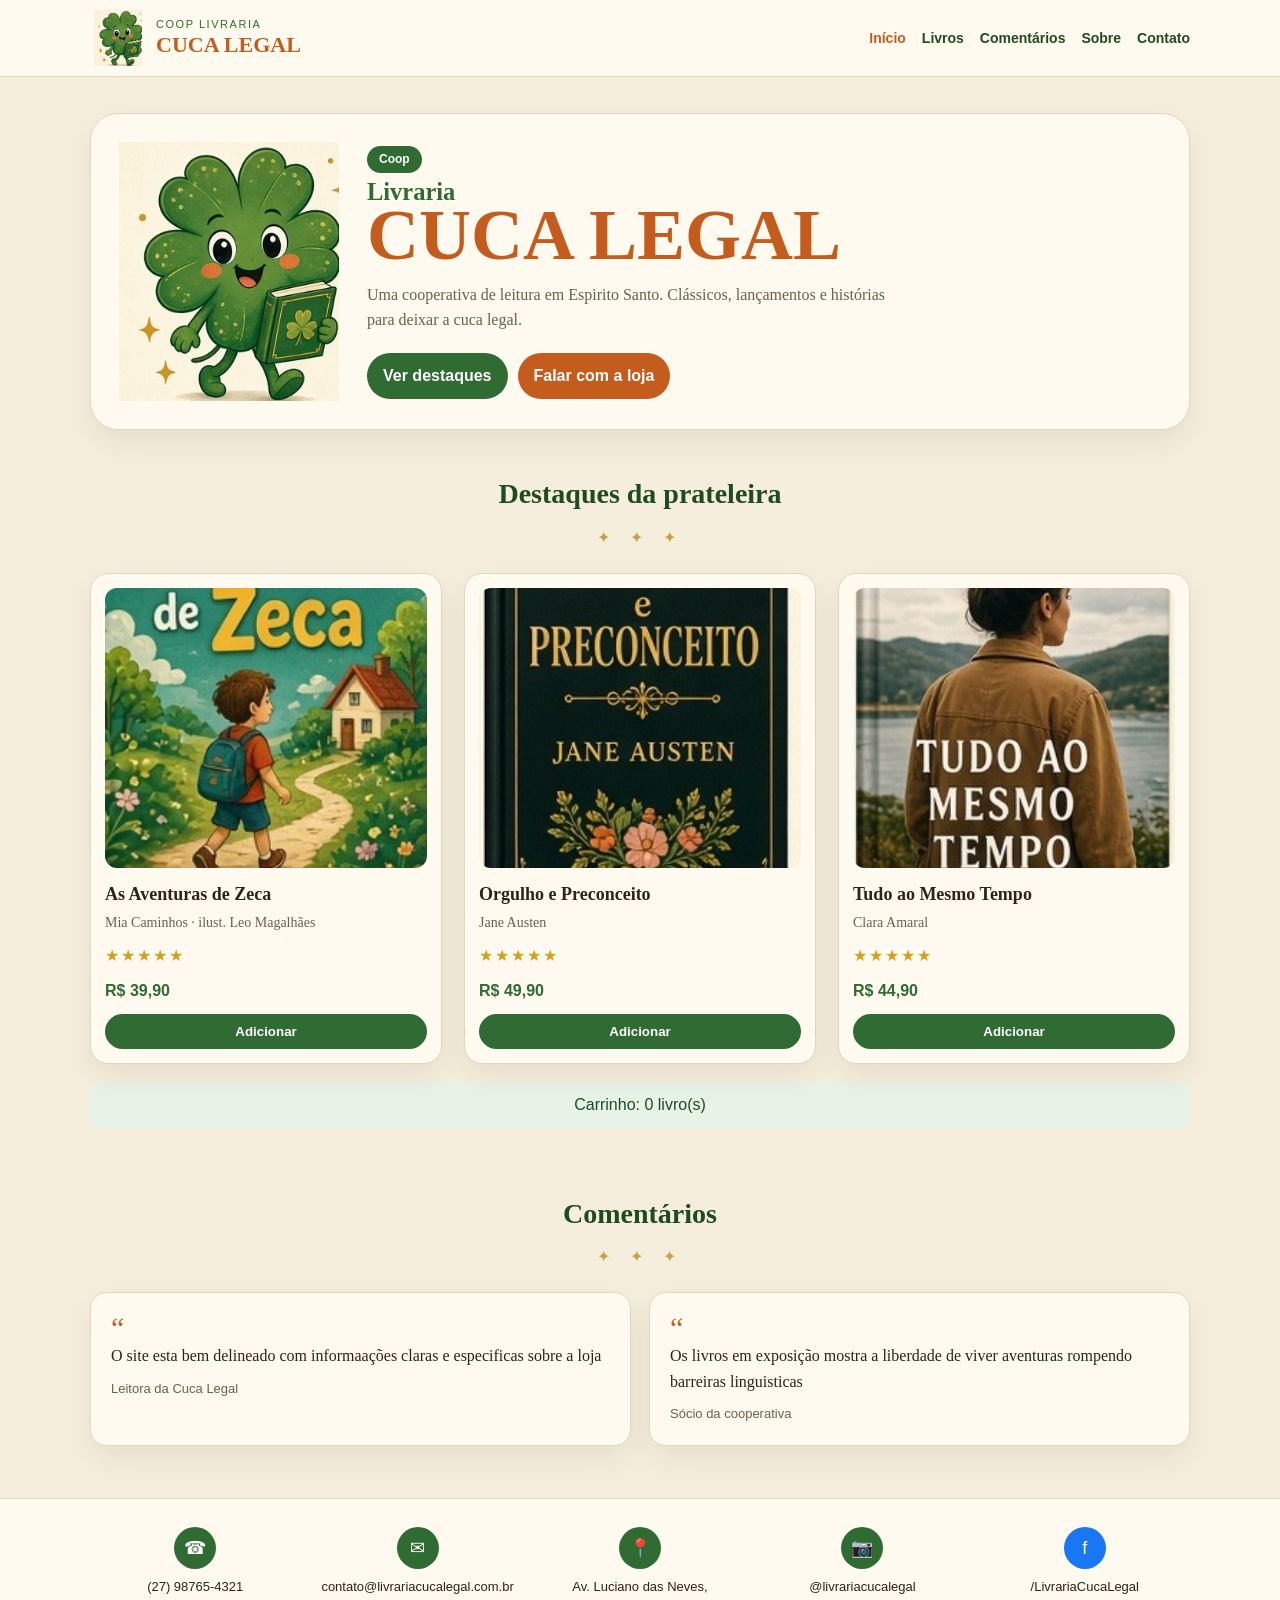
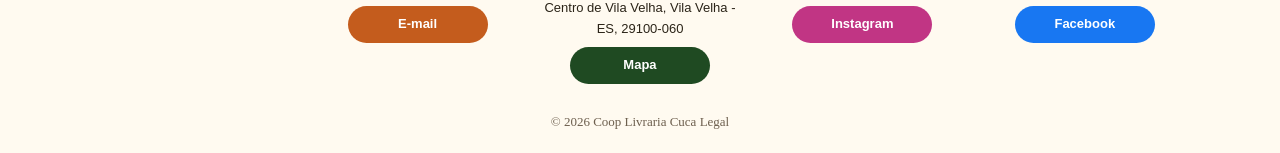
==== index.html @ 1528ac13 "Add files via upload" ====
<!DOCTYPE html>
<html lang="pt-BR">
<head>
  <meta charset="UTF-8">
  <meta name="viewport" content="width=device-width, initial-scale=1.0">
  <title>Coop Livraria Cuca Legal</title>
  <link rel="icon" href="sobre/img/logo-rodape.jpg" type="image/jpeg">
  <link rel="stylesheet" href="css/estilo.css">
</head>
<body>
  <header class="topo">
    <div class="container topo-interno">
      <a class="marca" href="index.html">
        <img src="sobre/img/mascote.jpg" alt="Mascote trevo da Cuca Legal">
        <span>
          <small>Coop Livraria</small>
          <strong>CUCA LEGAL</strong>
        </span>
      </a>
      <nav>
        <a class="ativo" href="index.html">Início</a>
        <a href="#vitrine">Livros</a>
        <a href="#comentarios">Comentários</a>
        <a href="sobre.html">Sobre</a>
        <a href="contato.html">Contato</a>
      </nav>
    </div>
  </header>

  <main>
    <section class="hero">
      <div class="container hero-box">
        <img src="sobre/img/mascote.jpg" alt="Trevo sorridente com um livro">
        <div>
          <span class="selo">Coop</span>
          <h1><span>Livraria</span>CUCA LEGAL</h1>
          <p>Uma cooperativa de leitura em Espirito Santo. Clássicos, lançamentos e histórias para deixar a cuca legal.</p>
          <div class="acoes">
            <a class="btn" href="#vitrine">Ver destaques</a>
            <a class="btn alt" href="contato.html">Falar com a loja</a>
          </div>
        </div>
      </div>
    </section>

    <section id="vitrine">
      <div class="container">
        <h2>Destaques da prateleira</h2>
        <p class="folhas">✦ ✦ ✦</p>
        <div class="grade">
          <article class="card">
            <img src="sobre/img/capa-zeca.jpg" alt="Capa de As Aventuras de Zeca">
            <h3>As Aventuras de Zeca</h3>
            <p class="autor">Mia Caminhos · ilust. Leo Magalhães</p>
            <p class="estrelas">★★★★★</p>
            <p class="preco">R$ 39,90</p>
            <button class="btn adicionar">Adicionar</button>
          </article>
          <article class="card">
            <img src="sobre/img/capa-orgulho.jpg" alt="Capa de Orgulho e Preconceito">
            <h3>Orgulho e Preconceito</h3>
            <p class="autor">Jane Austen</p>
            <p class="estrelas">★★★★★</p>
            <p class="preco">R$ 49,90</p>
            <button class="btn adicionar">Adicionar</button>
          </article>
          <article class="card">
            <img src="sobre/img/capa-tudo.jpg" alt="Capa de Tudo ao Mesmo Tempo">
            <h3>Tudo ao Mesmo Tempo</h3>
            <p class="autor">Clara Amaral</p>
            <p class="estrelas">★★★★★</p>
            <p class="preco">R$ 44,90</p>
            <button class="btn adicionar">Adicionar</button>
          </article>
        </div>
        <p id="carrinho" class="aviso" style="display:block;margin-top:18px;text-align:center">Carrinho: 0 livro(s)</p>
      </div>
    </section>

    <section id="comentarios">
      <div class="container">
        <h2>Comentários</h2>
        <p class="folhas">✦ ✦ ✦</p>
        <div class="comentarios">
          <blockquote class="depoimento">
            <p>“</p>
            <p>O site esta bem delineado com informaações claras e especificas sobre a loja</p>
            <p class="quem">Leitora da Cuca Legal</p>
          </blockquote>
          <blockquote class="depoimento">
            <p>“</p>
            <p>Os livros em exposição mostra a liberdade de viver aventuras rompendo barreiras linguisticas</p>
            <p class="quem">Sócio da cooperativa</p>
          </blockquote>
        </div>
      </div>
    </section>
  </main>

  <footer>
    <div class="container rodape-contato">
      <div>
        <div class="icone">☎</div>
        <p>(27) 98765-4321</p>
      </div>
      <div>
        <div class="icone">✉</div>
        <p>contato@livrariacucalegal.com.br</p>
        <a class="btn-rede email" href="mailto:contato@livrariacucalegal.com.br">E-mail</a>
      </div>
      <div>
        <div class="icone">📍</div>
        <p>Av. Luciano das Neves,<br>Centro de Vila Velha, Vila Velha - ES, 29100-060</p>
        <a class="btn-rede mapa" href="https://www.google.com/maps/search/?api=1&query=Av.+Luciano+das+Neves,+Centro+de+Vila+Velha,+Vila+Velha+-+ES,+29100-060" target="_blank" rel="noopener">Mapa</a>
      </div>
      <div>
        <div class="icone">📷</div>
        <p>@livrariacucalegal</p>
        <a class="btn-rede instagram" href="https://instagram.com/livrariacucalegal" target="_blank" rel="noopener">Instagram</a>
      </div>
      <div>
        <div class="icone azul">f</div>
        <p>/LivrariaCucaLegal</p>
        <a class="btn-rede facebook" href="https://facebook.com/LivrariaCucaLegal" target="_blank" rel="noopener">Facebook</a>
      </div>
    </div>
    <p class="copy">© 2026 Coop Livraria Cuca Legal</p>
  </footer>
  <script src="js/script.js"></script>
</body>
</html>
---- css/estilo.css ----
:root {
  --verde: #2f6b32;
  --verde-escuro: #1f4a22;
  --terracota: #c45c1d;
  --creme: #f6eedc;
  --papel: #fffaf0;
  --texto: #2b2418;
  --muted: #6d5f4e;
  --borda: #e4d6b8;
  --sombra: 0 12px 30px rgba(43, 36, 24, 0.08);
}

* { margin: 0; padding: 0; box-sizing: border-box; }
html { scroll-behavior: smooth; }
body {
  font-family: Georgia, "Palatino Linotype", serif;
  background: var(--creme);
  color: var(--texto);
  line-height: 1.6;
}
img { max-width: 100%; display: block; }
a { color: var(--verde-escuro); text-decoration: none; }
.container { width: min(1100px, 92%); margin: 0 auto; }

.topo {
  background: var(--papel);
  border-bottom: 1px solid var(--borda);
  position: sticky;
  top: 0;
  z-index: 10;
}
.topo-interno {
  display: flex;
  align-items: center;
  justify-content: space-between;
  gap: 16px;
  padding: 10px 0;
}
.marca { display: flex; align-items: center; gap: 10px; }
.marca img { width: 56px; height: 56px; object-fit: contain; }
.marca small {
  display: block;
  font-family: Arial, sans-serif;
  font-size: 11px;
  letter-spacing: .14em;
  text-transform: uppercase;
  color: var(--verde);
}
.marca strong {
  color: var(--terracota);
  font-size: 22px;
  line-height: 1;
}
nav { display: flex; gap: 16px; flex-wrap: wrap; }
nav a {
  font-family: Arial, sans-serif;
  font-weight: 700;
  font-size: 14px;
}
nav a.ativo, nav a:hover { color: var(--terracota); }

.hero { padding: 36px 0 10px; }
.hero-box {
  display: grid;
  grid-template-columns: 220px 1fr;
  gap: 28px;
  align-items: center;
  background: var(--papel);
  border: 1px solid var(--borda);
  border-radius: 28px;
  padding: 28px;
  box-shadow: var(--sombra);
}
.selo {
  display: inline-block;
  background: var(--verde);
  color: #fff;
  font-family: Arial, sans-serif;
  font-size: 12px;
  font-weight: 700;
  padding: 4px 12px;
  border-radius: 999px;
  margin-bottom: 8px;
}
.hero h1 {
  font-size: clamp(40px, 7vw, 72px);
  line-height: .9;
  color: var(--terracota);
}
.hero h1 span {
  display: block;
  font-size: .34em;
  color: var(--verde);
}
.hero p { color: var(--muted); margin: 14px 0 20px; max-width: 520px; }
.acoes { display: flex; gap: 10px; flex-wrap: wrap; }
.btn {
  display: inline-block;
  border: 0;
  border-radius: 999px;
  padding: 10px 16px;
  background: var(--verde);
  color: #fff;
  font-family: Arial, sans-serif;
  font-weight: 700;
  cursor: pointer;
}
.btn.alt { background: var(--terracota); }
.btn:hover { filter: brightness(.92); }

section { padding: 32px 0; }
h2 {
  text-align: center;
  color: var(--verde-escuro);
  font-size: 28px;
  margin-bottom: 8px;
}
.folhas {
  text-align: center;
  color: #c4a24a;
  letter-spacing: 8px;
  margin-bottom: 22px;
}
.grade {
  display: grid;
  grid-template-columns: repeat(3, 1fr);
  gap: 22px;
}
.card {
  background: var(--papel);
  border: 1px solid var(--borda);
  border-radius: 18px;
  padding: 14px;
  box-shadow: var(--sombra);
  display: flex;
  flex-direction: column;
}
.card img {
  width: 100%;
  height: 280px;
  object-fit: cover;
  border-radius: 12px;
  margin-bottom: 12px;
}
.card h3 { font-size: 18px; }
.autor { color: var(--muted); font-size: 14px; margin: 4px 0 8px; }
.estrelas { color: #d4a017; letter-spacing: 2px; margin-bottom: 10px; }
.preco {
  font-family: Arial, sans-serif;
  font-weight: 700;
  color: var(--verde);
  margin-bottom: 10px;
}
.card .btn { width: 100%; text-align: center; }

.comentarios {
  display: grid;
  grid-template-columns: 1fr 1fr;
  gap: 18px;
}
.depoimento {
  background: var(--papel);
  border: 1px solid var(--borda);
  border-radius: 16px;
  padding: 20px;
  box-shadow: var(--sombra);
}
.depoimento p:first-child {
  font-size: 30px;
  color: var(--terracota);
  line-height: 1;
}
.quem { margin-top: 10px; font-family: Arial, sans-serif; font-size: 13px; color: var(--muted); }

.sobre-grid, .contato-grid {
  display: grid;
  grid-template-columns: 1.1fr .9fr;
  gap: 60px;
  align-items: start;
}
ul.lista { padding-left: 18px; }
ul.lista li { margin-bottom: 8px; }

form { display: grid; gap: 12px; }
label { font-family: Arial, sans-serif; font-size: 13px; font-weight: 700; }
input, textarea, select {
  width: 100%;
  border: 1px solid var(--borda);
  border-radius: 12px;
  padding: 10px 12px;
  font: inherit;
  background: #fff;
}
textarea { min-height: 110px; }
.aviso {
  display: none;
  background: #e7f3e6;
  color: var(--verde-escuro);
  padding: 10px 12px;
  border-radius: 10px;
  font-family: Arial, sans-serif;
}

footer {
  background: var(--papel);
  border-top: 1px solid var(--borda);
  margin-top: 20px;
}
.rodape-contato {
  display: grid;
  grid-template-columns: repeat(5, 1fr);
  gap: 12px;
  padding: 28px 0;
  text-align: center;
  font-family: Arial, sans-serif;
  font-size: 13px;
}
.icone {
  width: 42px;
  height: 42px;
  margin: 0 auto 8px;
  border-radius: 50%;
  background: var(--verde);
  color: #fff;
  display: grid;
  place-items: center;
  font-size: 18px;
}
.icone.azul { background: #1877f2; }
.btn-rede {
  display: inline-flex;
  align-items: center;
  justify-content: center;
  gap: 8px;
  min-width: 140px;
  margin-top: 8px;
  padding: 8px 12px;
  border-radius: 999px;
  background: var(--verde);
  color: #fff;
  font-family: Arial, sans-serif;
  font-size: 13px;
  font-weight: 700;
}
.btn-rede.facebook { background: #1877f2; }
.btn-rede.instagram { background: #c13584; }
.btn-rede.email { background: var(--terracota); }
.btn-rede.mapa { background: var(--verde-escuro); }
.acoes-redes {
  display: flex;
  flex-wrap: wrap;
  gap: 10px;
  margin-top: 14px;
}
.copy {
  text-align: center;
  padding: 0 0 20px;
  color: var(--muted);
  font-size: 13px;
}

@media (max-width: 800px) {
  .hero-box, .grade, .comentarios, .sobre-grid, .contato-grid, .rodape-contato, .topo-interno {
    grid-template-columns: 1fr;
  }
  .topo-interno { flex-direction: column; align-items: flex-start; }
  .card img { height: 240px; }
}
#historia p {
  font-size: 16px;
}
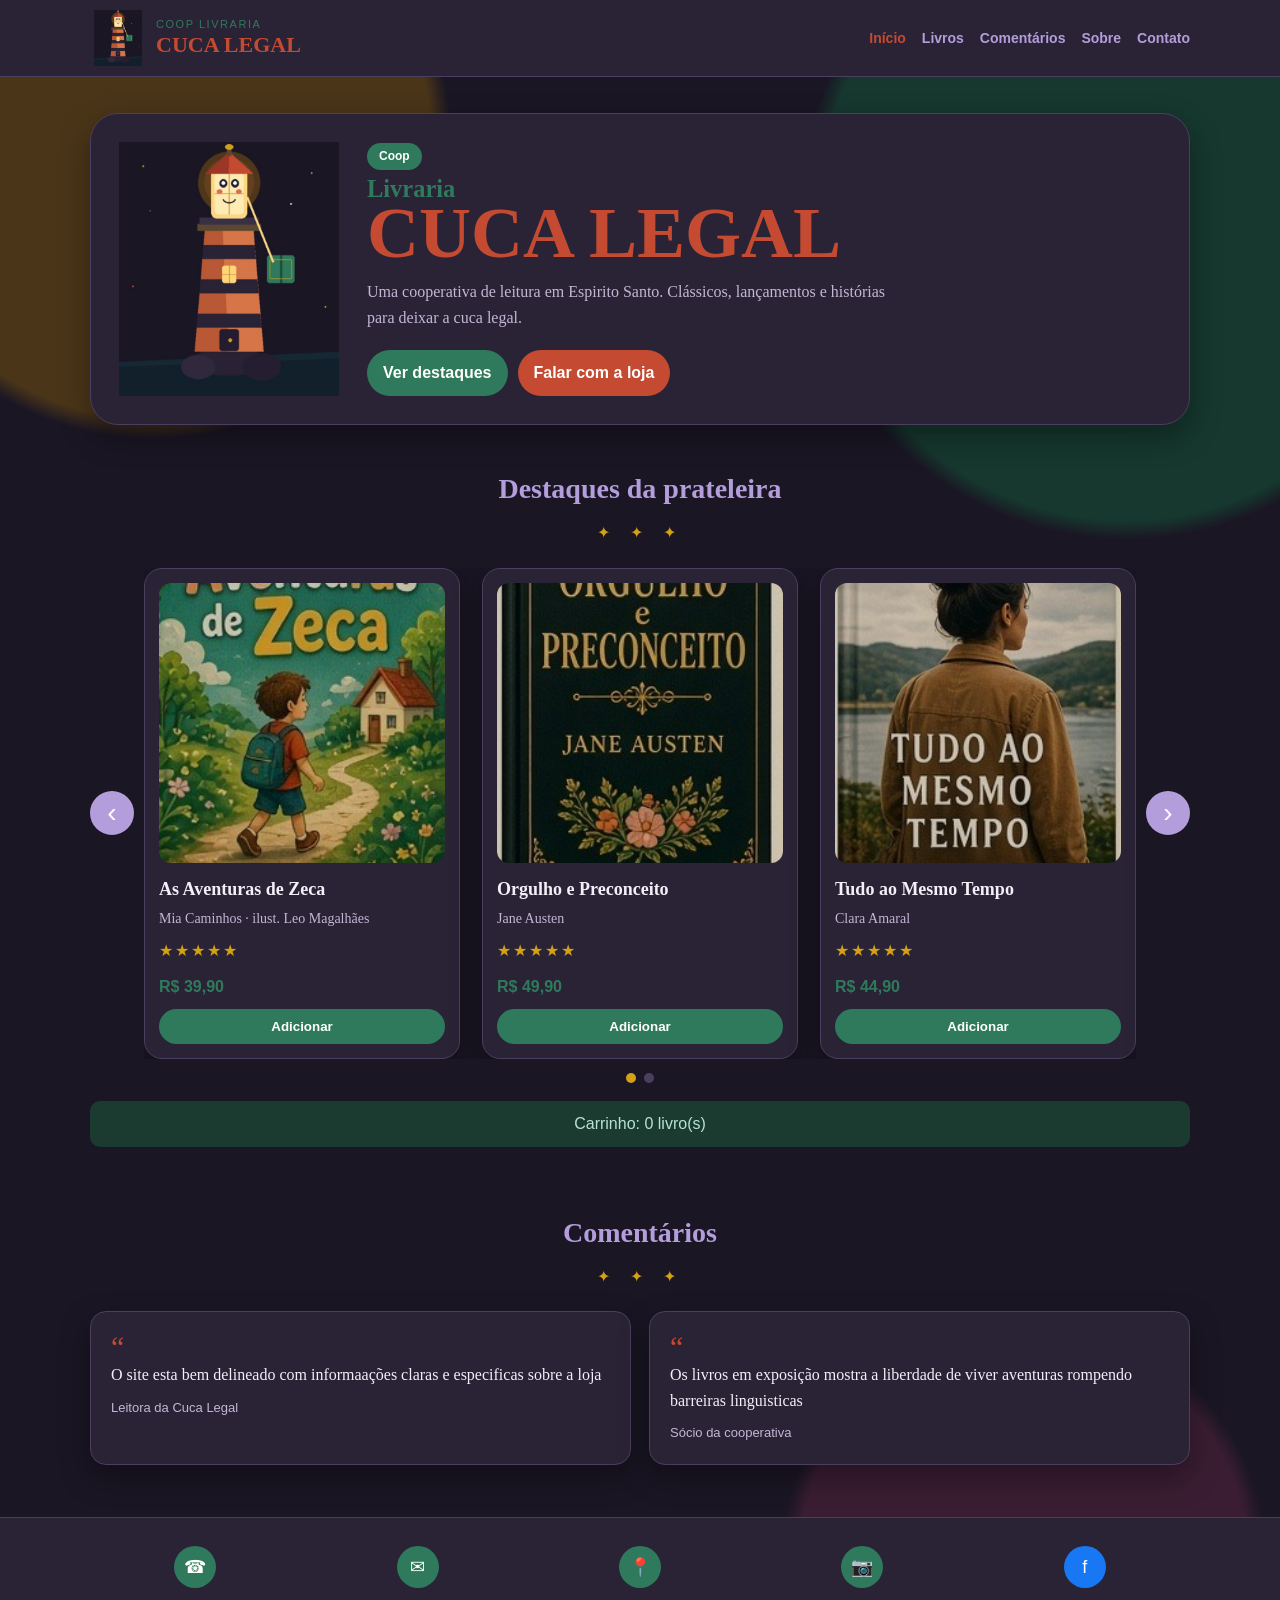
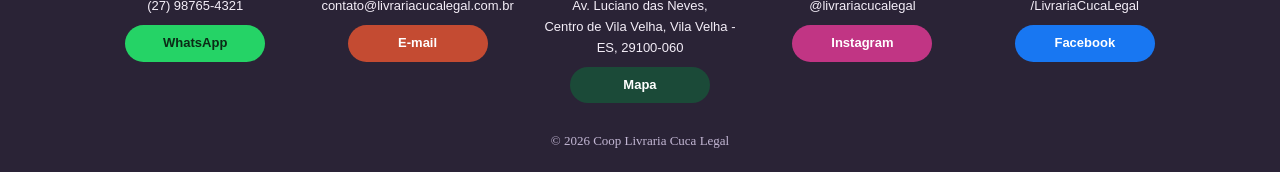
==== commit 5f2b0588: "Add files via upload" ====
--- a/index.html
+++ b/index.html
@@ -11,7 +11,7 @@
   <header class="topo">
     <div class="container topo-interno">
       <a class="marca" href="index.html">
-        <img src="sobre/img/mascote.jpg" alt="Mascote trevo da Cuca Legal">
+        <img src="sobre/img/mascote.jpg" alt="Farol mascote da Cuca Legal">
         <span>
           <small>Coop Livraria</small>
           <strong>CUCA LEGAL</strong>
@@ -30,7 +30,7 @@
   <main>
     <section class="hero">
       <div class="container hero-box">
-        <img src="sobre/img/mascote.jpg" alt="Trevo sorridente com um livro">
+        <img src="sobre/img/mascote.jpg" alt="Farol personagem com um livro">
         <div>
           <span class="selo">Coop</span>
           <h1><span>Livraria</span>CUCA LEGAL</h1>
@@ -47,7 +47,10 @@
       <div class="container">
         <h2>Destaques da prateleira</h2>
         <p class="folhas">✦ ✦ ✦</p>
-        <div class="grade">
+        <div class="carrossel">
+          <button class="carrossel-btn" id="prev" type="button" aria-label="Livros anteriores">‹</button>
+          <div class="carrossel-janela">
+        <div class="grade" id="trilha">
           <article class="card">
             <img src="sobre/img/capa-zeca.jpg" alt="Capa de As Aventuras de Zeca">
             <h3>As Aventuras de Zeca</h3>
@@ -72,7 +75,35 @@
             <p class="preco">R$ 44,90</p>
             <button class="btn adicionar">Adicionar</button>
           </article>
+          <article class="card">
+            <img src="sobre/img/capa-principe.jpg" alt="Capa de O Pequeno Príncipe">
+            <h3>O Pequeno Príncipe</h3>
+            <p class="autor">Antoine de Saint-Exupéry</p>
+            <p class="estrelas">★★★★★</p>
+            <p class="preco">R$ 42,90</p>
+            <button class="btn adicionar">Adicionar</button>
+          </article>
+          <article class="card">
+            <img src="sobre/img/capa-capitaes.jpg" alt="Capa de Capitães da Areia">
+            <h3>Capitães da Areia</h3>
+            <p class="autor">Jorge Amado</p>
+            <p class="estrelas">★★★★★</p>
+            <p class="preco">R$ 47,90</p>
+            <button class="btn adicionar">Adicionar</button>
+          </article>
+          <article class="card">
+            <img src="sobre/img/capa-bolsa.jpg" alt="Capa de A Bolsa Amarela">
+            <h3>A Bolsa Amarela</h3>
+            <p class="autor">Lygia Bojunga</p>
+            <p class="estrelas">★★★★★</p>
+            <p class="preco">R$ 36,90</p>
+            <button class="btn adicionar">Adicionar</button>
+          </article>
         </div>
+          </div>
+          <button class="carrossel-btn" id="next" type="button" aria-label="Próximos livros">›</button>
+        </div>
+        <div class="carrossel-dots" id="dots" aria-label="Páginas da vitrine"></div>
         <p id="carrinho" class="aviso" style="display:block;margin-top:18px;text-align:center">Carrinho: 0 livro(s)</p>
       </div>
     </section>
@@ -102,6 +133,7 @@
       <div>
         <div class="icone">☎</div>
         <p>(27) 98765-4321</p>
+        <a class="btn-rede whatsapp" href="https://wa.me/5527987654321" target="_blank" rel="noopener">WhatsApp</a>
       </div>
       <div>
         <div class="icone">✉</div>
--- a/css/estilo.css
+++ b/css/estilo.css
@@ -1,25 +1,31 @@
 :root {
-  --verde: #2f6b32;
-  --verde-escuro: #1f4a22;
-  --terracota: #c45c1d;
-  --creme: #f6eedc;
-  --papel: #fffaf0;
-  --texto: #2b2418;
-  --muted: #6d5f4e;
-  --borda: #e4d6b8;
-  --sombra: 0 12px 30px rgba(43, 36, 24, 0.08);
+  --verde: #2f7a5c;
+  --verde-escuro: #1b4a38;
+  --terracota: #c44b32;
+  --creme: #1a1624;
+  --papel: #2a2336;
+  --texto: #f4eef8;
+  --muted: #c3b7d4;
+  --borda: #4a3f5e;
+  --sombra: 0 12px 30px rgba(0, 0, 0, 0.35);
+  --mel: #d4a017;
+  --lilas: #b39ddb;
 }
 
 * { margin: 0; padding: 0; box-sizing: border-box; }
 html { scroll-behavior: smooth; }
 body {
   font-family: Georgia, "Palatino Linotype", serif;
-  background: var(--creme);
+  background:
+    radial-gradient(circle at 12% 8%, #4a3518 0 14%, transparent 15%),
+    radial-gradient(circle at 88% 12%, #16382e 0 16%, transparent 17%),
+    radial-gradient(circle at 80% 88%, #3a1d32 0 12%, transparent 13%),
+    var(--creme);
   color: var(--texto);
   line-height: 1.6;
 }
 img { max-width: 100%; display: block; }
-a { color: var(--verde-escuro); text-decoration: none; }
+a { color: var(--lilas); text-decoration: none; }
 .container { width: min(1100px, 92%); margin: 0 auto; }
 
 .topo {
@@ -111,21 +117,61 @@
 section { padding: 32px 0; }
 h2 {
   text-align: center;
-  color: var(--verde-escuro);
+  color: var(--lilas);
   font-size: 28px;
   margin-bottom: 8px;
 }
 .folhas {
   text-align: center;
-  color: #c4a24a;
+  color: var(--mel);
   letter-spacing: 8px;
   margin-bottom: 22px;
 }
+.carrossel {
+  display: grid;
+  grid-template-columns: auto 1fr auto;
+  gap: 10px;
+  align-items: center;
+}
+.carrossel-janela {
+  overflow: hidden;
+}
 .grade {
-  display: grid;
-  grid-template-columns: repeat(3, 1fr);
+  display: flex;
   gap: 22px;
-}
+  transition: transform .35s ease;
+}
+.grade .card {
+  flex: 0 0 calc((100% - 44px) / 3);
+  min-width: 0;
+}
+.carrossel-btn {
+  width: 44px;
+  height: 44px;
+  border: 0;
+  border-radius: 50%;
+  background: var(--lilas);
+  color: #fff;
+  font-size: 28px;
+  line-height: 1;
+  cursor: pointer;
+}
+.carrossel-btn:hover { filter: brightness(1.1); }
+.carrossel-dots {
+  display: flex;
+  justify-content: center;
+  gap: 8px;
+  margin-top: 14px;
+}
+.carrossel-dots button {
+  width: 10px;
+  height: 10px;
+  border: 0;
+  border-radius: 50%;
+  background: var(--borda);
+  cursor: pointer;
+}
+.carrossel-dots button.ativo { background: var(--mel); }
 .card {
   background: var(--papel);
   border: 1px solid var(--borda);
@@ -144,7 +190,7 @@
 }
 .card h3 { font-size: 18px; }
 .autor { color: var(--muted); font-size: 14px; margin: 4px 0 8px; }
-.estrelas { color: #d4a017; letter-spacing: 2px; margin-bottom: 10px; }
+.estrelas { color: var(--mel); letter-spacing: 2px; margin-bottom: 10px; }
 .preco {
   font-family: Arial, sans-serif;
   font-weight: 700;
@@ -171,6 +217,10 @@
   line-height: 1;
 }
 .quem { margin-top: 10px; font-family: Arial, sans-serif; font-size: 13px; color: var(--muted); }
+
+#historia p {
+  font-size: 16px;
+}
 
 .sobre-grid, .contato-grid {
   display: grid;
@@ -189,13 +239,14 @@
   border-radius: 12px;
   padding: 10px 12px;
   font: inherit;
-  background: #fff;
+  background: #1f1a2a;
+  color: var(--texto);
 }
 textarea { min-height: 110px; }
 .aviso {
   display: none;
-  background: #e7f3e6;
-  color: var(--verde-escuro);
+  background: #1b3a30;
+  color: #b7e4d2;
   padding: 10px 12px;
   border-radius: 10px;
   font-family: Arial, sans-serif;
@@ -246,6 +297,7 @@
 .btn-rede.instagram { background: #c13584; }
 .btn-rede.email { background: var(--terracota); }
 .btn-rede.mapa { background: var(--verde-escuro); }
+.btn-rede.whatsapp { background: #25d366; color: #0b2a16; }
 .acoes-redes {
   display: flex;
   flex-wrap: wrap;
@@ -260,12 +312,10 @@
 }
 
 @media (max-width: 800px) {
-  .hero-box, .grade, .comentarios, .sobre-grid, .contato-grid, .rodape-contato, .topo-interno {
+  .hero-box, .comentarios, .sobre-grid, .contato-grid, .rodape-contato, .topo-interno {
     grid-template-columns: 1fr;
   }
   .topo-interno { flex-direction: column; align-items: flex-start; }
   .card img { height: 240px; }
-}
-#historia p {
-  font-size: 16px;
-}+  .grade .card { flex-basis: 100%; }
+}
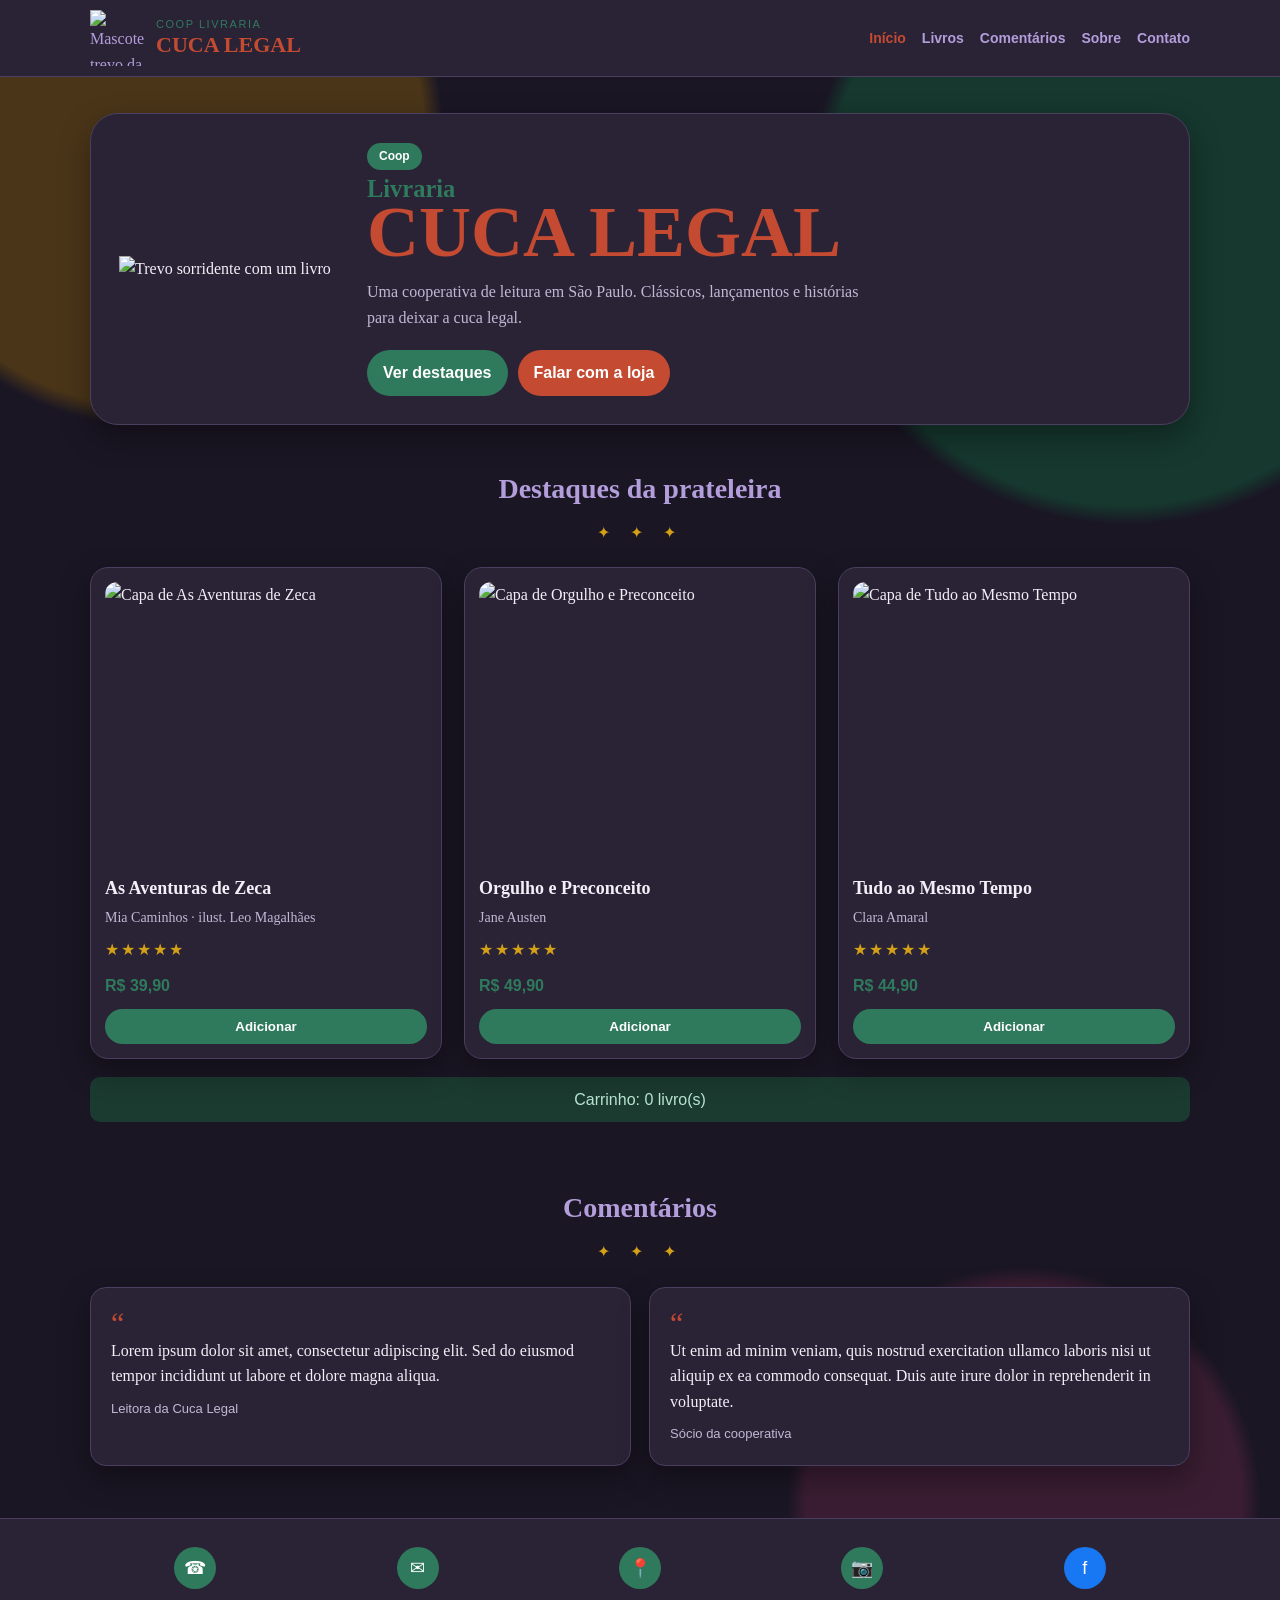
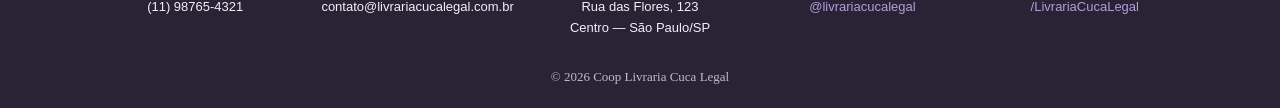
==== commit ccf2ecbe: "Add files via upload" ====
--- a/index.html
+++ b/index.html
@@ -4,14 +4,14 @@
   <meta charset="UTF-8">
   <meta name="viewport" content="width=device-width, initial-scale=1.0">
   <title>Coop Livraria Cuca Legal</title>
-  <link rel="icon" href="sobre/img/logo-rodape.jpg" type="image/jpeg">
+  <link rel="icon" href="img/logo-rodape.jpg" type="image/jpeg">
   <link rel="stylesheet" href="css/estilo.css">
 </head>
 <body>
   <header class="topo">
     <div class="container topo-interno">
       <a class="marca" href="index.html">
-        <img src="sobre/img/mascote.jpg" alt="Farol mascote da Cuca Legal">
+        <img src="img/mascote.jpg" alt="Mascote trevo da Cuca Legal">
         <span>
           <small>Coop Livraria</small>
           <strong>CUCA LEGAL</strong>
@@ -30,11 +30,11 @@
   <main>
     <section class="hero">
       <div class="container hero-box">
-        <img src="sobre/img/mascote.jpg" alt="Farol personagem com um livro">
+        <img src="img/mascote.jpg" alt="Trevo sorridente com um livro">
         <div>
           <span class="selo">Coop</span>
           <h1><span>Livraria</span>CUCA LEGAL</h1>
-          <p>Uma cooperativa de leitura em Espirito Santo. Clássicos, lançamentos e histórias para deixar a cuca legal.</p>
+          <p>Uma cooperativa de leitura em São Paulo. Clássicos, lançamentos e histórias para deixar a cuca legal.</p>
           <div class="acoes">
             <a class="btn" href="#vitrine">Ver destaques</a>
             <a class="btn alt" href="contato.html">Falar com a loja</a>
@@ -47,12 +47,9 @@
       <div class="container">
         <h2>Destaques da prateleira</h2>
         <p class="folhas">✦ ✦ ✦</p>
-        <div class="carrossel">
-          <button class="carrossel-btn" id="prev" type="button" aria-label="Livros anteriores">‹</button>
-          <div class="carrossel-janela">
-        <div class="grade" id="trilha">
+        <div class="grade">
           <article class="card">
-            <img src="sobre/img/capa-zeca.jpg" alt="Capa de As Aventuras de Zeca">
+            <img src="img/capa-zeca.jpg" alt="Capa de As Aventuras de Zeca">
             <h3>As Aventuras de Zeca</h3>
             <p class="autor">Mia Caminhos · ilust. Leo Magalhães</p>
             <p class="estrelas">★★★★★</p>
@@ -60,7 +57,7 @@
             <button class="btn adicionar">Adicionar</button>
           </article>
           <article class="card">
-            <img src="sobre/img/capa-orgulho.jpg" alt="Capa de Orgulho e Preconceito">
+            <img src="img/capa-orgulho.jpg" alt="Capa de Orgulho e Preconceito">
             <h3>Orgulho e Preconceito</h3>
             <p class="autor">Jane Austen</p>
             <p class="estrelas">★★★★★</p>
@@ -68,42 +65,14 @@
             <button class="btn adicionar">Adicionar</button>
           </article>
           <article class="card">
-            <img src="sobre/img/capa-tudo.jpg" alt="Capa de Tudo ao Mesmo Tempo">
+            <img src="img/capa-tudo.jpg" alt="Capa de Tudo ao Mesmo Tempo">
             <h3>Tudo ao Mesmo Tempo</h3>
             <p class="autor">Clara Amaral</p>
             <p class="estrelas">★★★★★</p>
             <p class="preco">R$ 44,90</p>
             <button class="btn adicionar">Adicionar</button>
           </article>
-          <article class="card">
-            <img src="sobre/img/capa-principe.jpg" alt="Capa de O Pequeno Príncipe">
-            <h3>O Pequeno Príncipe</h3>
-            <p class="autor">Antoine de Saint-Exupéry</p>
-            <p class="estrelas">★★★★★</p>
-            <p class="preco">R$ 42,90</p>
-            <button class="btn adicionar">Adicionar</button>
-          </article>
-          <article class="card">
-            <img src="sobre/img/capa-capitaes.jpg" alt="Capa de Capitães da Areia">
-            <h3>Capitães da Areia</h3>
-            <p class="autor">Jorge Amado</p>
-            <p class="estrelas">★★★★★</p>
-            <p class="preco">R$ 47,90</p>
-            <button class="btn adicionar">Adicionar</button>
-          </article>
-          <article class="card">
-            <img src="sobre/img/capa-bolsa.jpg" alt="Capa de A Bolsa Amarela">
-            <h3>A Bolsa Amarela</h3>
-            <p class="autor">Lygia Bojunga</p>
-            <p class="estrelas">★★★★★</p>
-            <p class="preco">R$ 36,90</p>
-            <button class="btn adicionar">Adicionar</button>
-          </article>
         </div>
-          </div>
-          <button class="carrossel-btn" id="next" type="button" aria-label="Próximos livros">›</button>
-        </div>
-        <div class="carrossel-dots" id="dots" aria-label="Páginas da vitrine"></div>
         <p id="carrinho" class="aviso" style="display:block;margin-top:18px;text-align:center">Carrinho: 0 livro(s)</p>
       </div>
     </section>
@@ -115,12 +84,12 @@
         <div class="comentarios">
           <blockquote class="depoimento">
             <p>“</p>
-            <p>O site esta bem delineado com informaações claras e especificas sobre a loja</p>
+            <p>Lorem ipsum dolor sit amet, consectetur adipiscing elit. Sed do eiusmod tempor incididunt ut labore et dolore magna aliqua.</p>
             <p class="quem">Leitora da Cuca Legal</p>
           </blockquote>
           <blockquote class="depoimento">
             <p>“</p>
-            <p>Os livros em exposição mostra a liberdade de viver aventuras rompendo barreiras linguisticas</p>
+            <p>Ut enim ad minim veniam, quis nostrud exercitation ullamco laboris nisi ut aliquip ex ea commodo consequat. Duis aute irure dolor in reprehenderit in voluptate.</p>
             <p class="quem">Sócio da cooperativa</p>
           </blockquote>
         </div>
@@ -132,28 +101,23 @@
     <div class="container rodape-contato">
       <div>
         <div class="icone">☎</div>
-        <p>(27) 98765-4321</p>
-        <a class="btn-rede whatsapp" href="https://wa.me/5527987654321" target="_blank" rel="noopener">WhatsApp</a>
+        <p>(11) 98765-4321</p>
       </div>
       <div>
         <div class="icone">✉</div>
         <p>contato@livrariacucalegal.com.br</p>
-        <a class="btn-rede email" href="mailto:contato@livrariacucalegal.com.br">E-mail</a>
       </div>
       <div>
         <div class="icone">📍</div>
-        <p>Av. Luciano das Neves,<br>Centro de Vila Velha, Vila Velha - ES, 29100-060</p>
-        <a class="btn-rede mapa" href="https://www.google.com/maps/search/?api=1&query=Av.+Luciano+das+Neves,+Centro+de+Vila+Velha,+Vila+Velha+-+ES,+29100-060" target="_blank" rel="noopener">Mapa</a>
+        <p>Rua das Flores, 123<br>Centro — São Paulo/SP</p>
       </div>
       <div>
         <div class="icone">📷</div>
-        <p>@livrariacucalegal</p>
-        <a class="btn-rede instagram" href="https://instagram.com/livrariacucalegal" target="_blank" rel="noopener">Instagram</a>
+        <p><a href="https://instagram.com/livrariacucalegal" target="_blank" rel="noopener">@livrariacucalegal</a></p>
       </div>
       <div>
         <div class="icone azul">f</div>
-        <p>/LivrariaCucaLegal</p>
-        <a class="btn-rede facebook" href="https://facebook.com/LivrariaCucaLegal" target="_blank" rel="noopener">Facebook</a>
+        <p><a href="https://facebook.com/LivrariaCucaLegal" target="_blank" rel="noopener">/LivrariaCucaLegal</a></p>
       </div>
     </div>
     <p class="copy">© 2026 Coop Livraria Cuca Legal</p>
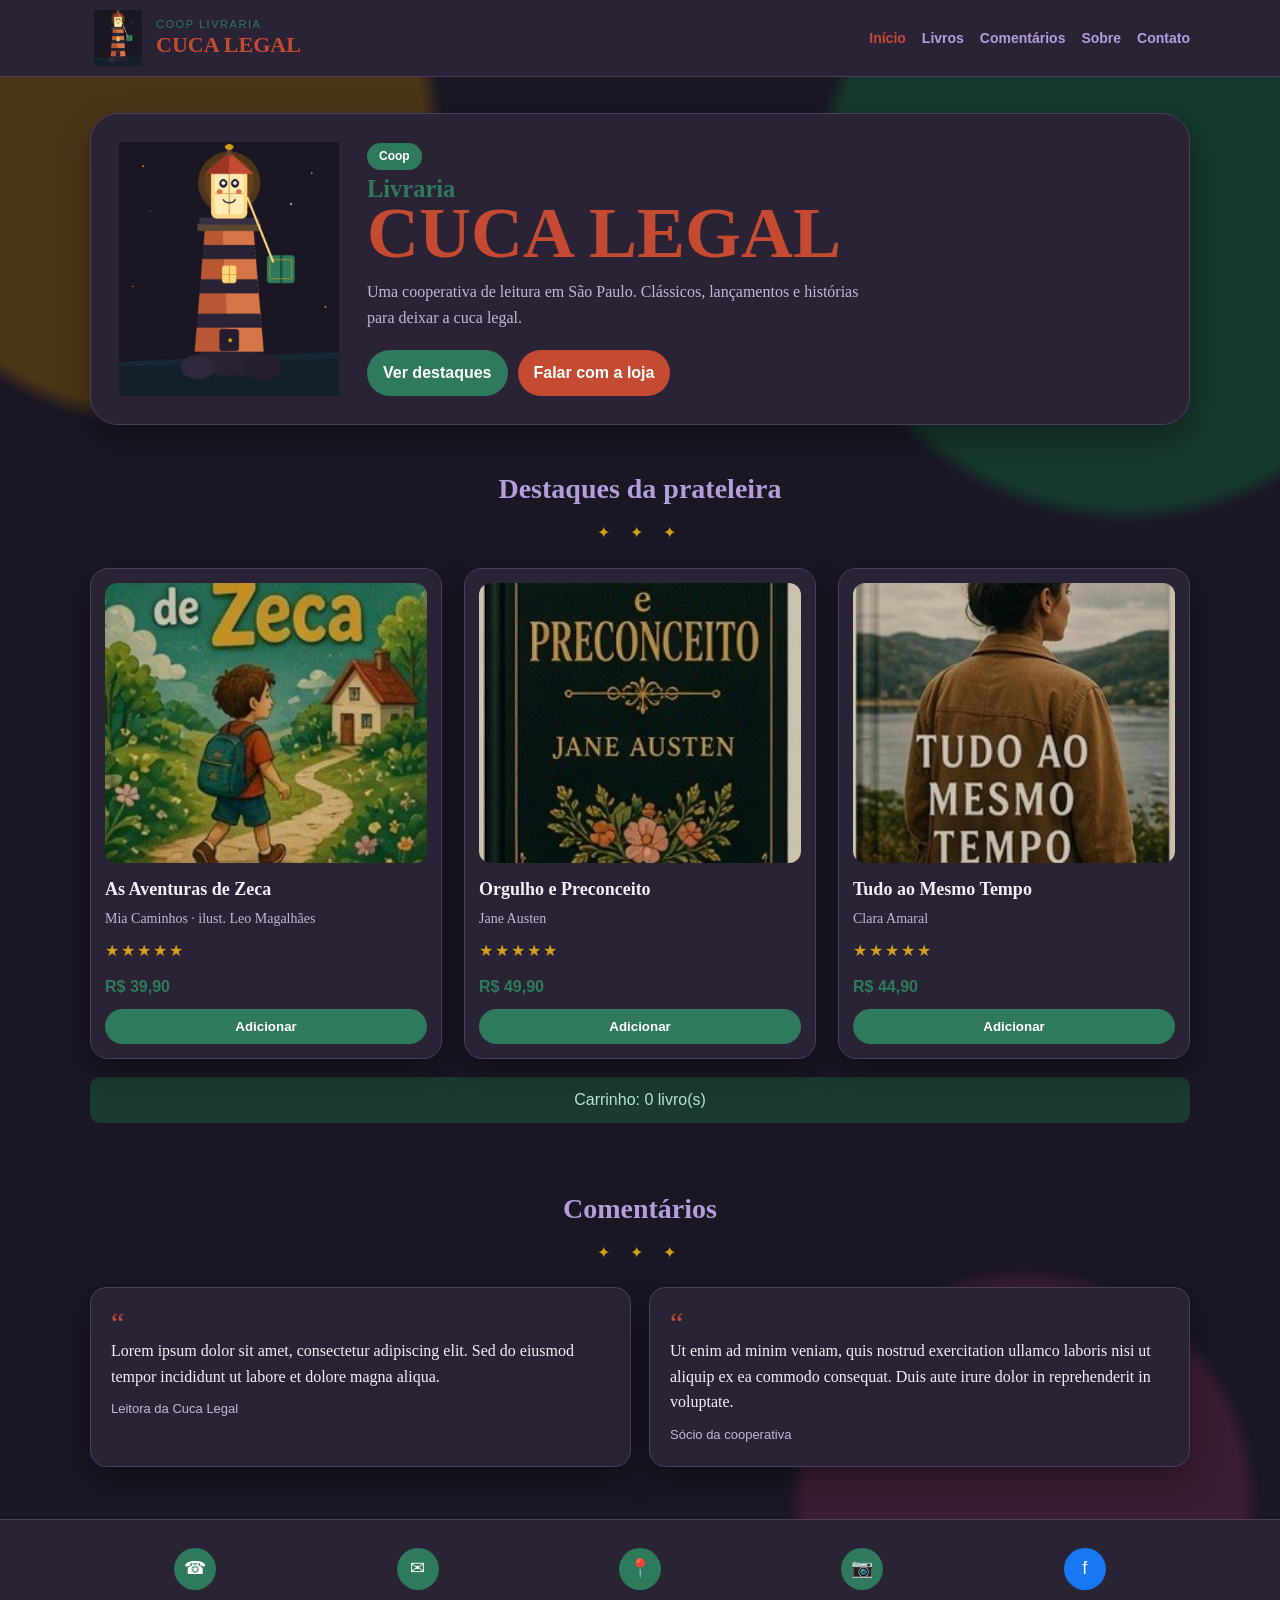
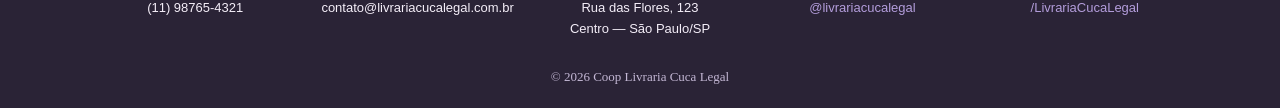
==== commit de477a3d: "Add files via upload" ====
--- a/index.html
+++ b/index.html
@@ -4,14 +4,14 @@
   <meta charset="UTF-8">
   <meta name="viewport" content="width=device-width, initial-scale=1.0">
   <title>Coop Livraria Cuca Legal</title>
-  <link rel="icon" href="img/logo-rodape.jpg" type="image/jpeg">
+  <link rel="icon" href="sobre/img/logo-rodape.jpg" type="image/jpeg">
   <link rel="stylesheet" href="css/estilo.css">
 </head>
 <body>
   <header class="topo">
     <div class="container topo-interno">
       <a class="marca" href="index.html">
-        <img src="img/mascote.jpg" alt="Mascote trevo da Cuca Legal">
+        <img src="sobre/img/mascote.jpg" alt="Mascote trevo da Cuca Legal">
         <span>
           <small>Coop Livraria</small>
           <strong>CUCA LEGAL</strong>
@@ -30,7 +30,7 @@
   <main>
     <section class="hero">
       <div class="container hero-box">
-        <img src="img/mascote.jpg" alt="Trevo sorridente com um livro">
+        <img src="sobre/img/mascote.jpg" alt="Trevo sorridente com um livro">
         <div>
           <span class="selo">Coop</span>
           <h1><span>Livraria</span>CUCA LEGAL</h1>
@@ -49,7 +49,7 @@
         <p class="folhas">✦ ✦ ✦</p>
         <div class="grade">
           <article class="card">
-            <img src="img/capa-zeca.jpg" alt="Capa de As Aventuras de Zeca">
+            <img src="sobre/img/capa-zeca.jpg" alt="Capa de As Aventuras de Zeca">
             <h3>As Aventuras de Zeca</h3>
             <p class="autor">Mia Caminhos · ilust. Leo Magalhães</p>
             <p class="estrelas">★★★★★</p>
@@ -57,7 +57,7 @@
             <button class="btn adicionar">Adicionar</button>
           </article>
           <article class="card">
-            <img src="img/capa-orgulho.jpg" alt="Capa de Orgulho e Preconceito">
+            <img src="sobre/img/capa-orgulho.jpg" alt="Capa de Orgulho e Preconceito">
             <h3>Orgulho e Preconceito</h3>
             <p class="autor">Jane Austen</p>
             <p class="estrelas">★★★★★</p>
@@ -65,7 +65,7 @@
             <button class="btn adicionar">Adicionar</button>
           </article>
           <article class="card">
-            <img src="img/capa-tudo.jpg" alt="Capa de Tudo ao Mesmo Tempo">
+            <img src="sobre/img/capa-tudo.jpg" alt="Capa de Tudo ao Mesmo Tempo">
             <h3>Tudo ao Mesmo Tempo</h3>
             <p class="autor">Clara Amaral</p>
             <p class="estrelas">★★★★★</p>
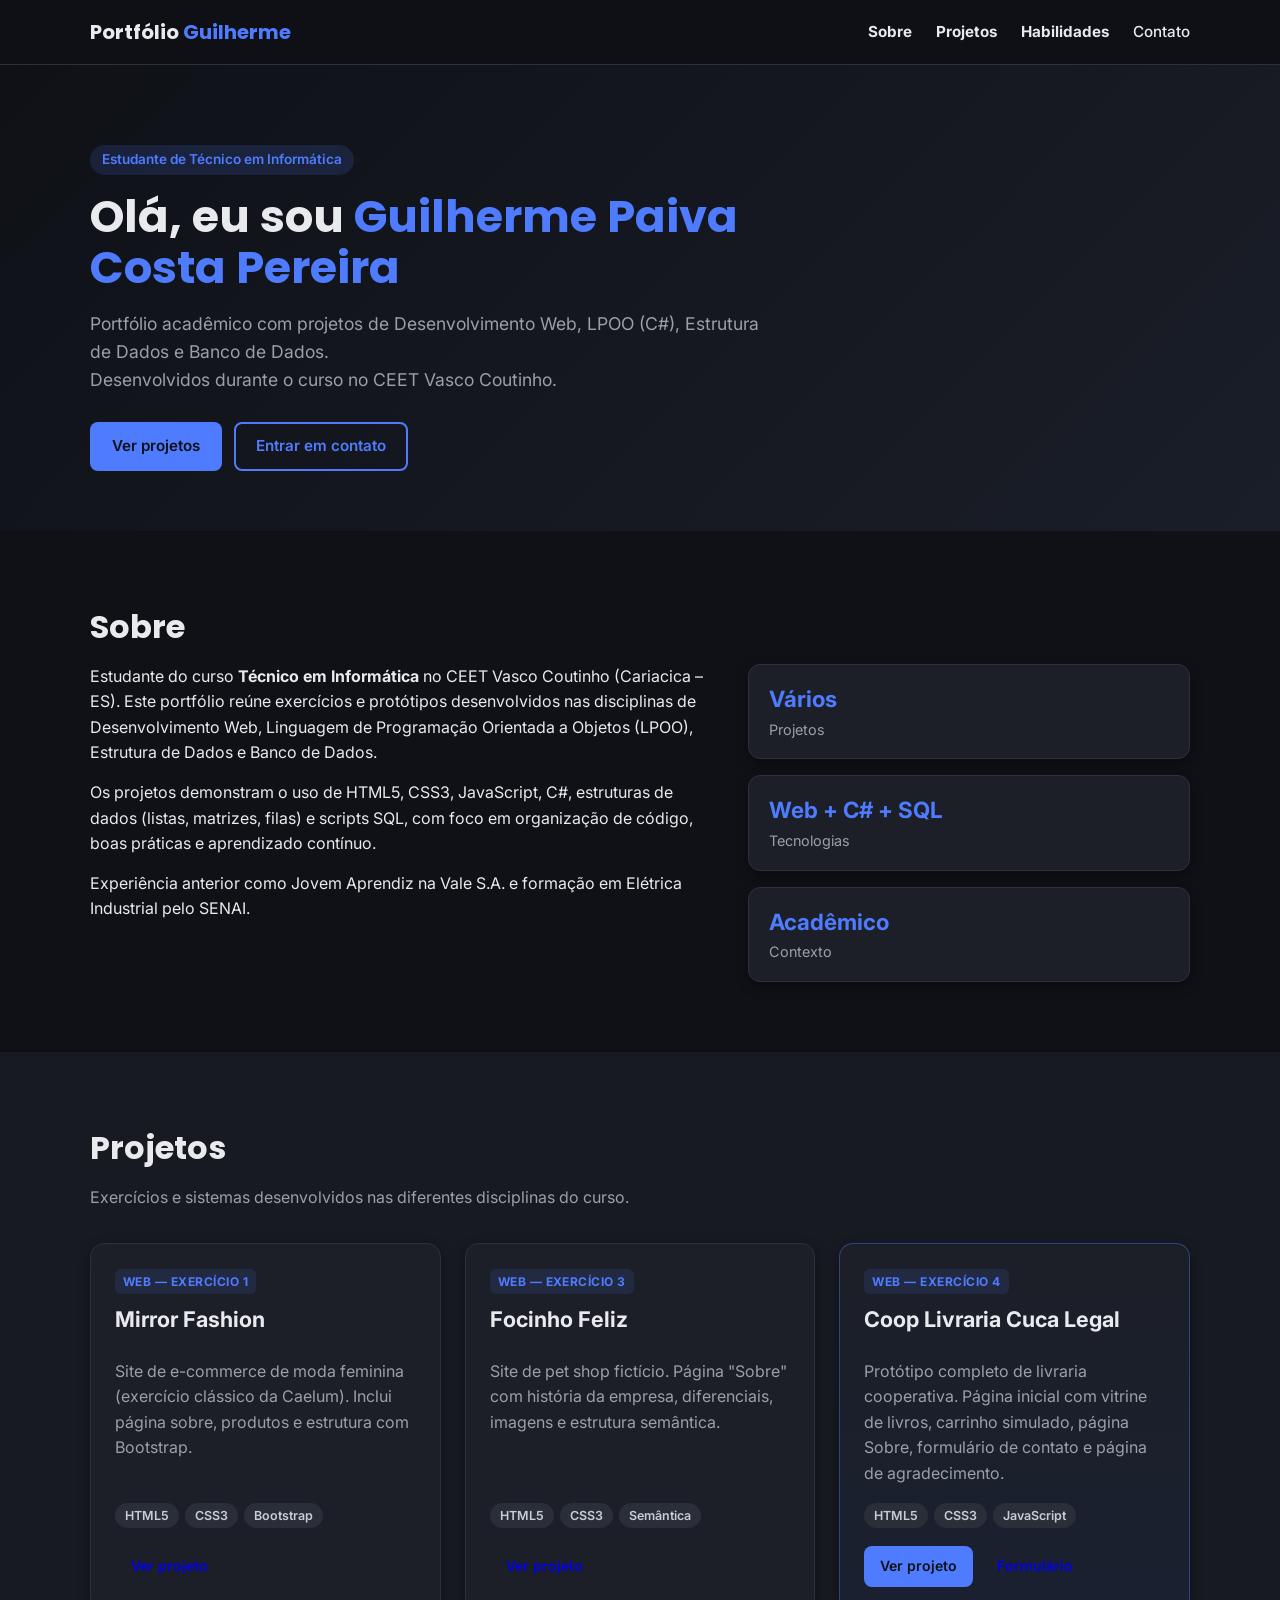
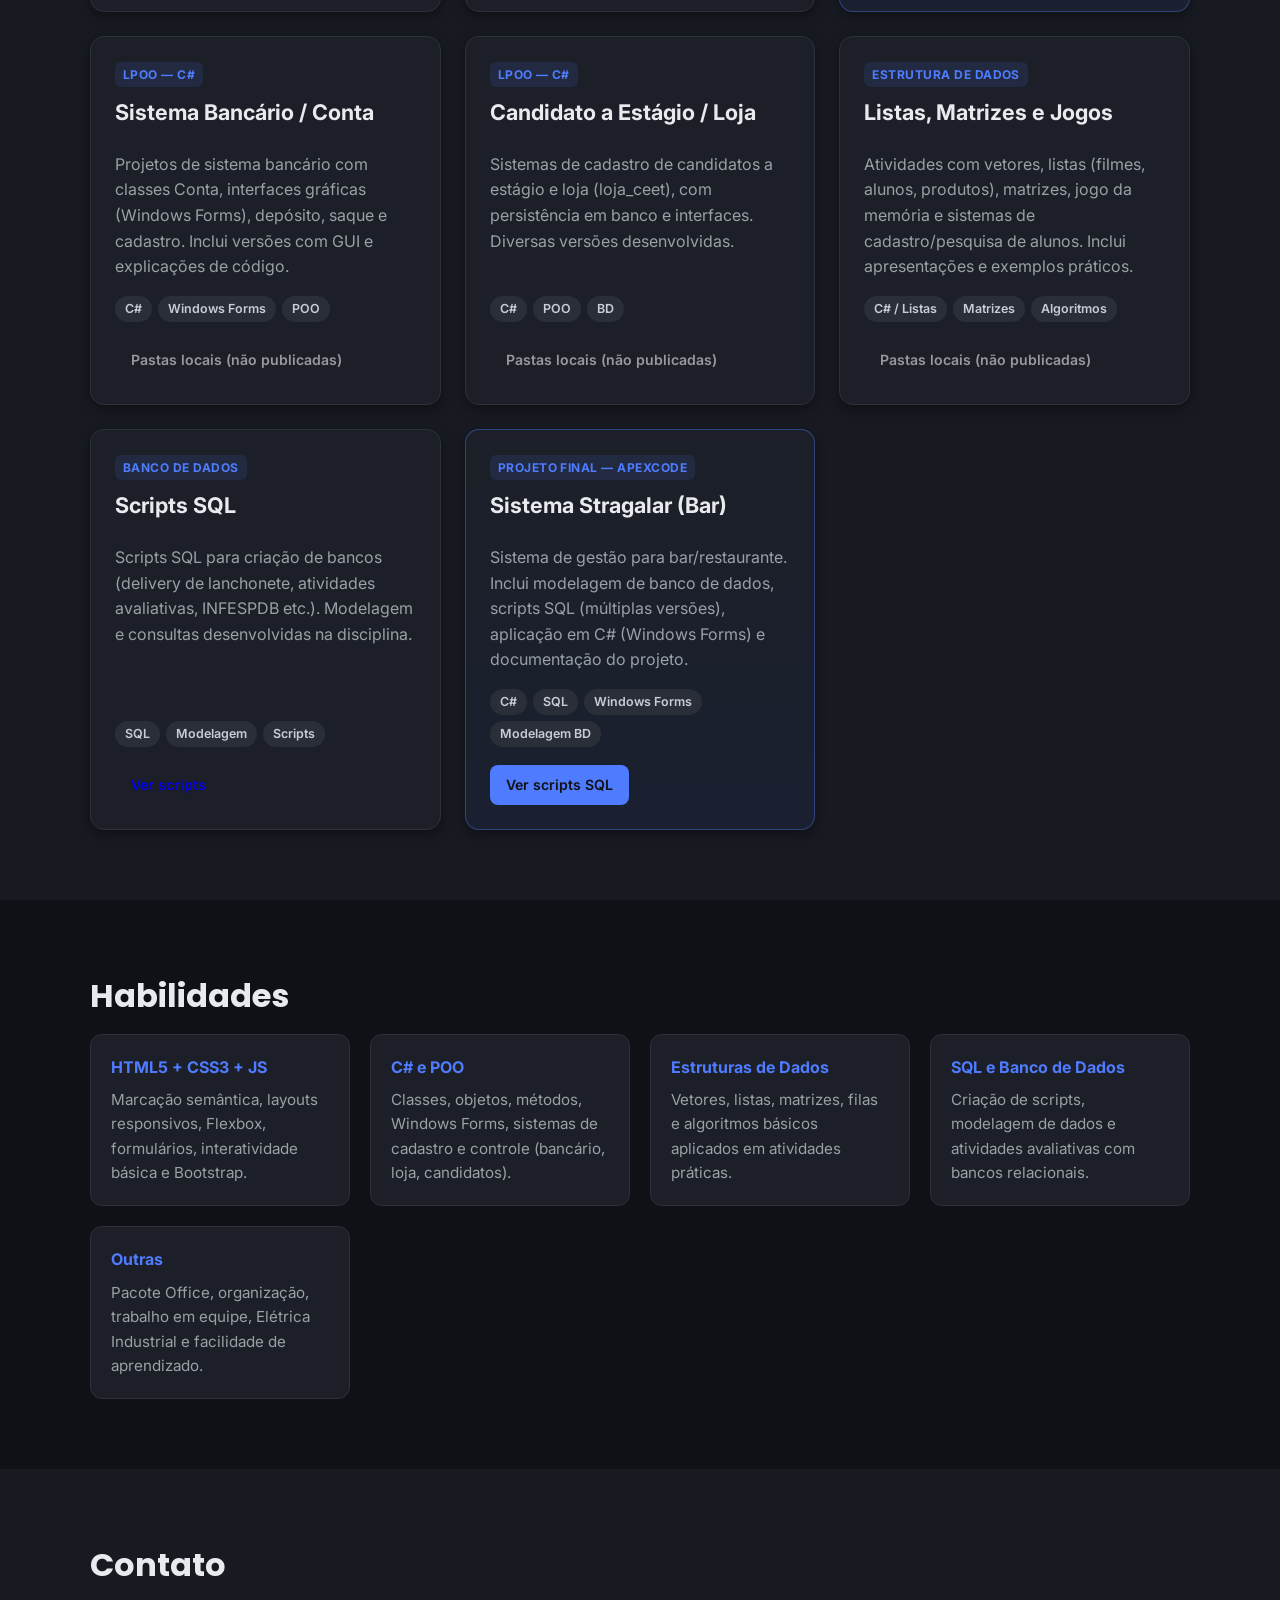
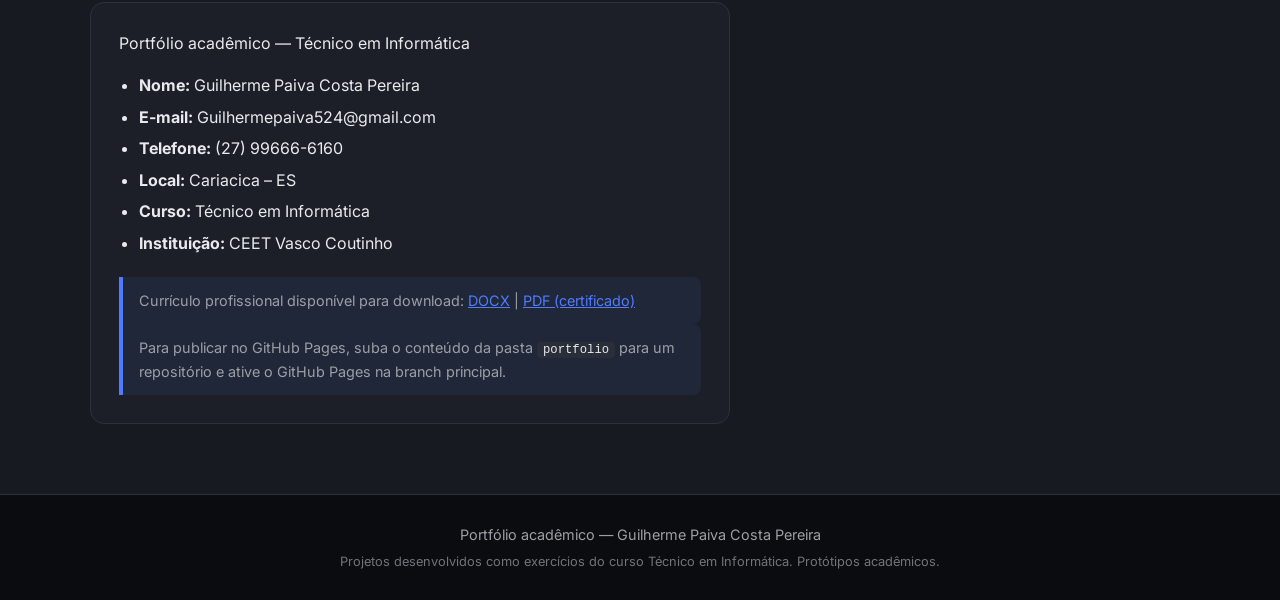
==== commit cd68b297: "Add files via upload" ====
--- a/index.html
+++ b/index.html
@@ -3,125 +3,307 @@
 <head>
   <meta charset="UTF-8">
   <meta name="viewport" content="width=device-width, initial-scale=1.0">
-  <title>Coop Livraria Cuca Legal</title>
-  <link rel="icon" href="sobre/img/logo-rodape.jpg" type="image/jpeg">
-  <link rel="stylesheet" href="css/estilo.css">
+  <title>Portfólio | Guilherme Paiva Costa Pereira</title>
+  <link rel="stylesheet" href="css/style.css">
+  <link rel="preconnect" href="https://fonts.googleapis.com">
+  <link rel="preconnect" href="https://fonts.gstatic.com" crossorigin>
+  <link href="https://fonts.googleapis.com/css2?family=Inter:wght@400;500;600;700&family=Poppins:wght@500;600;700&display=swap" rel="stylesheet">
 </head>
 <body>
-  <header class="topo">
-    <div class="container topo-interno">
-      <a class="marca" href="index.html">
-        <img src="sobre/img/mascote.jpg" alt="Mascote trevo da Cuca Legal">
-        <span>
-          <small>Coop Livraria</small>
-          <strong>CUCA LEGAL</strong>
-        </span>
-      </a>
+  <header class="header">
+    <div class="container header-inner">
+      <a href="#" class="logo">Portfólio <span>Guilherme</span></a>
       <nav>
-        <a class="ativo" href="index.html">Início</a>
-        <a href="#vitrine">Livros</a>
-        <a href="#comentarios">Comentários</a>
-        <a href="sobre.html">Sobre</a>
-        <a href="contato.html">Contato</a>
+        <a href="#sobre">Sobre</a>
+        <a href="#projetos">Projetos</a>
+        <a href="#habilidades">Habilidades</a>
+        <a href="#contato">Contato</a>
       </nav>
     </div>
   </header>
 
-  <main>
-    <section class="hero">
-      <div class="container hero-box">
-        <img src="sobre/img/mascote.jpg" alt="Trevo sorridente com um livro">
-        <div>
-          <span class="selo">Coop</span>
-          <h1><span>Livraria</span>CUCA LEGAL</h1>
-          <p>Uma cooperativa de leitura em São Paulo. Clássicos, lançamentos e histórias para deixar a cuca legal.</p>
-          <div class="acoes">
-            <a class="btn" href="#vitrine">Ver destaques</a>
-            <a class="btn alt" href="contato.html">Falar com a loja</a>
-          </div>
-        </div>
-      </div>
-    </section>
-
-    <section id="vitrine">
-      <div class="container">
-        <h2>Destaques da prateleira</h2>
-        <p class="folhas">✦ ✦ ✦</p>
-        <div class="grade">
-          <article class="card">
-            <img src="sobre/img/capa-zeca.jpg" alt="Capa de As Aventuras de Zeca">
-            <h3>As Aventuras de Zeca</h3>
-            <p class="autor">Mia Caminhos · ilust. Leo Magalhães</p>
-            <p class="estrelas">★★★★★</p>
-            <p class="preco">R$ 39,90</p>
-            <button class="btn adicionar">Adicionar</button>
-          </article>
-          <article class="card">
-            <img src="sobre/img/capa-orgulho.jpg" alt="Capa de Orgulho e Preconceito">
-            <h3>Orgulho e Preconceito</h3>
-            <p class="autor">Jane Austen</p>
-            <p class="estrelas">★★★★★</p>
-            <p class="preco">R$ 49,90</p>
-            <button class="btn adicionar">Adicionar</button>
-          </article>
-          <article class="card">
-            <img src="sobre/img/capa-tudo.jpg" alt="Capa de Tudo ao Mesmo Tempo">
-            <h3>Tudo ao Mesmo Tempo</h3>
-            <p class="autor">Clara Amaral</p>
-            <p class="estrelas">★★★★★</p>
-            <p class="preco">R$ 44,90</p>
-            <button class="btn adicionar">Adicionar</button>
-          </article>
-        </div>
-        <p id="carrinho" class="aviso" style="display:block;margin-top:18px;text-align:center">Carrinho: 0 livro(s)</p>
-      </div>
-    </section>
-
-    <section id="comentarios">
-      <div class="container">
-        <h2>Comentários</h2>
-        <p class="folhas">✦ ✦ ✦</p>
-        <div class="comentarios">
-          <blockquote class="depoimento">
-            <p>“</p>
-            <p>Lorem ipsum dolor sit amet, consectetur adipiscing elit. Sed do eiusmod tempor incididunt ut labore et dolore magna aliqua.</p>
-            <p class="quem">Leitora da Cuca Legal</p>
-          </blockquote>
-          <blockquote class="depoimento">
-            <p>“</p>
-            <p>Ut enim ad minim veniam, quis nostrud exercitation ullamco laboris nisi ut aliquip ex ea commodo consequat. Duis aute irure dolor in reprehenderit in voluptate.</p>
-            <p class="quem">Sócio da cooperativa</p>
-          </blockquote>
-        </div>
-      </div>
-    </section>
-  </main>
-
-  <footer>
-    <div class="container rodape-contato">
-      <div>
-        <div class="icone">☎</div>
-        <p>(11) 98765-4321</p>
-      </div>
-      <div>
-        <div class="icone">✉</div>
-        <p>contato@livrariacucalegal.com.br</p>
-      </div>
-      <div>
-        <div class="icone">📍</div>
-        <p>Rua das Flores, 123<br>Centro — São Paulo/SP</p>
-      </div>
-      <div>
-        <div class="icone">📷</div>
-        <p><a href="https://instagram.com/livrariacucalegal" target="_blank" rel="noopener">@livrariacucalegal</a></p>
-      </div>
-      <div>
-        <div class="icone azul">f</div>
-        <p><a href="https://facebook.com/LivrariaCucaLegal" target="_blank" rel="noopener">/LivrariaCucaLegal</a></p>
-      </div>
-    </div>
-    <p class="copy">© 2026 Coop Livraria Cuca Legal</p>
+  <section class="hero">
+    <div class="container">
+      <div class="hero-content">
+        <p class="tag">Estudante de Técnico em Informática</p>
+        <h1>Olá, eu sou <span>Guilherme Paiva Costa Pereira</span></h1>
+        <p class="subtitle">
+          Portfólio acadêmico com projetos de Desenvolvimento Web, LPOO (C#), Estrutura de Dados e Banco de Dados.<br>
+          Desenvolvidos durante o curso no CEET Vasco Coutinho.
+        </p>
+        <div class="hero-buttons">
+          <a href="#projetos" class="btn btn-primary">Ver projetos</a>
+          <a href="#contato" class="btn btn-secondary">Entrar em contato</a>
+        </div>
+      </div>
+    </div>
+  </section>
+
+  <section id="sobre" class="section">
+    <div class="container">
+      <h2>Sobre</h2>
+      <div class="about-grid">
+        <div class="about-text">
+          <p>
+            Estudante do curso <strong>Técnico em Informática</strong> no CEET Vasco Coutinho (Cariacica – ES). 
+            Este portfólio reúne exercícios e protótipos desenvolvidos nas disciplinas de Desenvolvimento Web, 
+            Linguagem de Programação Orientada a Objetos (LPOO), Estrutura de Dados e Banco de Dados.
+          </p>
+          <p>
+            Os projetos demonstram o uso de HTML5, CSS3, JavaScript, C#, estruturas de dados (listas, matrizes, filas) 
+            e scripts SQL, com foco em organização de código, boas práticas e aprendizado contínuo.
+          </p>
+          <p>
+            Experiência anterior como Jovem Aprendiz na Vale S.A. e formação em Elétrica Industrial pelo SENAI.
+          </p>
+        </div>
+        <div class="about-stats">
+          <div class="stat">
+            <strong>Vários</strong>
+            <span>Projetos</span>
+          </div>
+          <div class="stat">
+            <strong>Web + C# + SQL</strong>
+            <span>Tecnologias</span>
+          </div>
+          <div class="stat">
+            <strong>Acadêmico</strong>
+            <span>Contexto</span>
+          </div>
+        </div>
+      </div>
+    </div>
+  </section>
+
+  <section id="projetos" class="section section-alt">
+    <div class="container">
+      <h2>Projetos</h2>
+      <p class="section-intro">Exercícios e sistemas desenvolvidos nas diferentes disciplinas do curso.</p>
+
+      <div class="projects-grid">
+        <!-- Web Projects -->
+        <article class="project-card">
+          <div class="project-header">
+            <span class="project-tag">Web — Exercício 1</span>
+            <h3>Mirror Fashion</h3>
+          </div>
+          <p>
+            Site de e-commerce de moda feminina (exercício clássico da Caelum). 
+            Inclui página sobre, produtos e estrutura com Bootstrap.
+          </p>
+          <ul class="tech-list">
+            <li>HTML5</li>
+            <li>CSS3</li>
+            <li>Bootstrap</li>
+          </ul>
+          <div class="project-links">
+            <a href="mirrorfashion/sobre.html" class="btn btn-sm" target="_blank">Ver projeto</a>
+          </div>
+        </article>
+
+        <article class="project-card">
+          <div class="project-header">
+            <span class="project-tag">Web — Exercício 3</span>
+            <h3>Focinho Feliz</h3>
+          </div>
+          <p>
+            Site de pet shop fictício. Página "Sobre" com história da empresa, diferenciais,
+            imagens e estrutura semântica.
+          </p>
+          <ul class="tech-list">
+            <li>HTML5</li>
+            <li>CSS3</li>
+            <li>Semântica</li>
+          </ul>
+          <div class="project-links">
+            <a href="focinhofeliz/sobre.html" class="btn btn-sm" target="_blank">Ver projeto</a>
+          </div>
+        </article>
+
+        <article class="project-card featured">
+          <div class="project-header">
+            <span class="project-tag">Web — Exercício 4</span>
+            <h3>Coop Livraria Cuca Legal</h3>
+          </div>
+          <p>
+            Protótipo completo de livraria cooperativa. Página inicial com vitrine de livros,
+            carrinho simulado, página Sobre, formulário de contato e página de agradecimento.
+          </p>
+          <ul class="tech-list">
+            <li>HTML5</li>
+            <li>CSS3</li>
+            <li>JavaScript</li>
+          </ul>
+          <div class="project-links">
+            <a href="livraria-cuca-legal/index.html" class="btn btn-sm btn-primary" target="_blank">Ver projeto</a>
+            <a href="livraria-cuca-legal/contato.html" class="btn btn-sm" target="_blank">Formulário</a>
+          </div>
+        </article>
+
+        <!-- LPOO / C# -->
+        <article class="project-card">
+          <div class="project-header">
+            <span class="project-tag">LPOO — C#</span>
+            <h3>Sistema Bancário / Conta</h3>
+          </div>
+          <p>
+            Projetos de sistema bancário com classes Conta, interfaces gráficas (Windows Forms),
+            depósito, saque e cadastro. Inclui versões com GUI e explicações de código.
+          </p>
+          <ul class="tech-list">
+            <li>C#</li>
+            <li>Windows Forms</li>
+            <li>POO</li>
+          </ul>
+          <div class="project-links">
+            <span class="btn btn-sm" style="opacity:0.6; cursor:default;">Pastas locais (não publicadas)</span>
+          </div>
+        </article>
+
+        <article class="project-card">
+          <div class="project-header">
+            <span class="project-tag">LPOO — C#</span>
+            <h3>Candidato a Estágio / Loja</h3>
+          </div>
+          <p>
+            Sistemas de cadastro de candidatos a estágio e loja (loja_ceet), com persistência em banco 
+            e interfaces. Diversas versões desenvolvidas.
+          </p>
+          <ul class="tech-list">
+            <li>C#</li>
+            <li>POO</li>
+            <li>BD</li>
+          </ul>
+          <div class="project-links">
+            <span class="btn btn-sm" style="opacity:0.6; cursor:default;">Pastas locais (não publicadas)</span>
+          </div>
+        </article>
+
+        <!-- Estrutura de Dados -->
+        <article class="project-card">
+          <div class="project-header">
+            <span class="project-tag">Estrutura de Dados</span>
+            <h3>Listas, Matrizes e Jogos</h3>
+          </div>
+          <p>
+            Atividades com vetores, listas (filmes, alunos, produtos), matrizes, jogo da memória 
+            e sistemas de cadastro/pesquisa de alunos. Inclui apresentações e exemplos práticos.
+          </p>
+          <ul class="tech-list">
+            <li>C# / Listas</li>
+            <li>Matrizes</li>
+            <li>Algoritmos</li>
+          </ul>
+          <div class="project-links">
+            <span class="btn btn-sm" style="opacity:0.6; cursor:default;">Pastas locais (não publicadas)</span>
+          </div>
+        </article>
+
+        <!-- Banco de Dados -->
+        <article class="project-card">
+          <div class="project-header">
+            <span class="project-tag">Banco de Dados</span>
+            <h3>Scripts SQL</h3>
+          </div>
+          <p>
+            Scripts SQL para criação de bancos (delivery de lanchonete, atividades avaliativas, INFESPDB etc.).
+            Modelagem e consultas desenvolvidas na disciplina.
+          </p>
+          <ul class="tech-list">
+            <li>SQL</li>
+            <li>Modelagem</li>
+            <li>Scripts</li>
+          </ul>
+          <div class="project-links">
+            <a href="materiais/banco-de-dados/" class="btn btn-sm" target="_blank">Ver scripts</a>
+          </div>
+        </article>
+
+        <!-- ApexCode / Stragalar -->
+        <article class="project-card featured">
+          <div class="project-header">
+            <span class="project-tag">Projeto Final — ApexCode</span>
+            <h3>Sistema Stragalar (Bar)</h3>
+          </div>
+          <p>
+            Sistema de gestão para bar/restaurante. Inclui modelagem de banco de dados, scripts SQL 
+            (múltiplas versões), aplicação em C# (Windows Forms) e documentação do projeto.
+          </p>
+          <ul class="tech-list">
+            <li>C#</li>
+            <li>SQL</li>
+            <li>Windows Forms</li>
+            <li>Modelagem BD</li>
+          </ul>
+          <div class="project-links">
+            <a href="materiais/apexcode/" class="btn btn-sm btn-primary" target="_blank">Ver scripts SQL</a>
+          </div>
+        </article>
+      </div>
+    </div>
+  </section>
+
+  <section id="habilidades" class="section">
+    <div class="container">
+      <h2>Habilidades</h2>
+      <div class="skills-grid">
+        <div class="skill">
+          <h4>HTML5 + CSS3 + JS</h4>
+          <p>Marcação semântica, layouts responsivos, Flexbox, formulários, interatividade básica e Bootstrap.</p>
+        </div>
+        <div class="skill">
+          <h4>C# e POO</h4>
+          <p>Classes, objetos, métodos, Windows Forms, sistemas de cadastro e controle (bancário, loja, candidatos).</p>
+        </div>
+        <div class="skill">
+          <h4>Estruturas de Dados</h4>
+          <p>Vetores, listas, matrizes, filas e algoritmos básicos aplicados em atividades práticas.</p>
+        </div>
+        <div class="skill">
+          <h4>SQL e Banco de Dados</h4>
+          <p>Criação de scripts, modelagem de dados e atividades avaliativas com bancos relacionais.</p>
+        </div>
+        <div class="skill">
+          <h4>Outras</h4>
+          <p>Pacote Office, organização, trabalho em equipe, Elétrica Industrial e facilidade de aprendizado.</p>
+        </div>
+      </div>
+    </div>
+  </section>
+
+  <section id="contato" class="section section-alt">
+    <div class="container">
+      <h2>Contato</h2>
+      <div class="contact-box">
+        <p>Portfólio acadêmico — Técnico em Informática</p>
+        <ul class="contact-list">
+          <li><strong>Nome:</strong> Guilherme Paiva Costa Pereira</li>
+          <li><strong>E-mail:</strong> Guilhermepaiva524@gmail.com</li>
+          <li><strong>Telefone:</strong> (27) 99666-6160</li>
+          <li><strong>Local:</strong> Cariacica – ES</li>
+          <li><strong>Curso:</strong> Técnico em Informática</li>
+          <li><strong>Instituição:</strong> CEET Vasco Coutinho</li>
+        </ul>
+        <p class="note">
+          Currículo profissional disponível para download: 
+          <a href="curriculo-profissional.docx" target="_blank">DOCX</a> | 
+          <a href="curriculo-guilherme-paiva.pdf" target="_blank">PDF (certificado)</a>
+        </p>
+        <p class="note">
+          Para publicar no GitHub Pages, suba o conteúdo da pasta <code>portfolio</code> para um repositório
+          e ative o GitHub Pages na branch principal.
+        </p>
+      </div>
+    </div>
+  </section>
+
+  <footer class="footer">
+    <div class="container">
+      <p>Portfólio acadêmico — Guilherme Paiva Costa Pereira</p>
+      <p class="footer-note">Projetos desenvolvidos como exercícios do curso Técnico em Informática. Protótipos acadêmicos.</p>
+    </div>
   </footer>
+
   <script src="js/script.js"></script>
 </body>
 </html>
--- a/css/style.css
+++ b/css/style.css
@@ -0,0 +1,397 @@
+/* Portfólio — Tema Escuro e Sério */
+
+:root {
+  --primary: #4f7cff;
+  --primary-dark: #3b66e6;
+  --text: #e8eaed;
+  --text-light: #9aa0a6;
+  --bg: #0f1117;
+  --bg-alt: #171a21;
+  --bg-card: #1c1f27;
+  --border: #2d313a;
+  --card-shadow: 0 4px 12px rgba(0, 0, 0, 0.4);
+}
+
+* {
+  box-sizing: border-box;
+  margin: 0;
+  padding: 0;
+}
+
+html {
+  scroll-behavior: smooth;
+}
+
+body {
+  font-family: "Inter", system-ui, -apple-system, sans-serif;
+  color: var(--text);
+  background: var(--bg);
+  line-height: 1.6;
+}
+
+.container {
+  width: min(1100px, 92%);
+  margin: 0 auto;
+}
+
+/* Header */
+.header {
+  position: sticky;
+  top: 0;
+  background: rgba(15, 17, 23, 0.92);
+  backdrop-filter: blur(10px);
+  border-bottom: 1px solid var(--border);
+  z-index: 100;
+}
+
+.header-inner {
+  display: flex;
+  justify-content: space-between;
+  align-items: center;
+  padding: 16px 0;
+}
+
+.logo {
+  font-family: "Poppins", sans-serif;
+  font-weight: 700;
+  font-size: 1.25rem;
+  text-decoration: none;
+  color: var(--text);
+}
+
+.logo span {
+  color: var(--primary);
+}
+
+nav {
+  display: flex;
+  gap: 24px;
+}
+
+nav a {
+  text-decoration: none;
+  color: var(--text);
+  font-weight: 500;
+  font-size: 0.95rem;
+  transition: color 0.2s;
+}
+
+nav a:hover {
+  color: var(--primary);
+}
+
+/* Hero */
+.hero {
+  padding: 80px 0 60px;
+  background: linear-gradient(135deg, #0f1117 0%, #1a1e28 100%);
+}
+
+.hero-content {
+  max-width: 680px;
+}
+
+.tag {
+  display: inline-block;
+  background: rgba(79, 124, 255, 0.15);
+  color: var(--primary);
+  padding: 4px 12px;
+  border-radius: 999px;
+  font-size: 0.85rem;
+  font-weight: 600;
+  margin-bottom: 16px;
+}
+
+.hero h1 {
+  font-family: "Poppins", sans-serif;
+  font-size: clamp(2rem, 5vw, 2.8rem);
+  line-height: 1.15;
+  margin-bottom: 16px;
+}
+
+.hero h1 span {
+  color: var(--primary);
+}
+
+.subtitle {
+  font-size: 1.1rem;
+  color: var(--text-light);
+  margin-bottom: 28px;
+}
+
+.hero-buttons {
+  display: flex;
+  gap: 12px;
+  flex-wrap: wrap;
+}
+
+/* Buttons */
+.btn {
+  display: inline-block;
+  padding: 10px 20px;
+  border-radius: 8px;
+  text-decoration: none;
+  font-weight: 600;
+  font-size: 0.95rem;
+  transition: all 0.2s;
+  border: 2px solid transparent;
+}
+
+.btn-primary {
+  background: var(--primary);
+  color: #0f1117;
+}
+
+.btn-primary:hover {
+  background: var(--primary-dark);
+}
+
+.btn-secondary {
+  background: transparent;
+  color: var(--primary);
+  border-color: var(--primary);
+}
+
+.btn-secondary:hover {
+  background: rgba(79, 124, 255, 0.1);
+}
+
+.btn-sm {
+  padding: 7px 14px;
+  font-size: 0.88rem;
+}
+
+/* Sections */
+.section {
+  padding: 70px 0;
+}
+
+.section-alt {
+  background: var(--bg-alt);
+}
+
+.section h2 {
+  font-family: "Poppins", sans-serif;
+  font-size: 2rem;
+  margin-bottom: 12px;
+}
+
+.section-intro {
+  color: var(--text-light);
+  margin-bottom: 32px;
+}
+
+/* About */
+.about-grid {
+  display: grid;
+  grid-template-columns: 1.4fr 1fr;
+  gap: 40px;
+  align-items: start;
+}
+
+.about-text p {
+  margin-bottom: 14px;
+}
+
+.about-stats {
+  display: flex;
+  flex-direction: column;
+  gap: 16px;
+}
+
+.stat {
+  background: var(--bg-card);
+  padding: 16px 20px;
+  border-radius: 12px;
+  border: 1px solid var(--border);
+  box-shadow: var(--card-shadow);
+}
+
+.stat strong {
+  display: block;
+  font-size: 1.4rem;
+  color: var(--primary);
+}
+
+.stat span {
+  font-size: 0.9rem;
+  color: var(--text-light);
+}
+
+/* Projects */
+.projects-grid {
+  display: grid;
+  grid-template-columns: repeat(auto-fit, minmax(300px, 1fr));
+  gap: 24px;
+}
+
+.project-card {
+  background: var(--bg-card);
+  border: 1px solid var(--border);
+  border-radius: 14px;
+  padding: 24px;
+  box-shadow: var(--card-shadow);
+  display: flex;
+  flex-direction: column;
+  transition: transform 0.2s, box-shadow 0.2s;
+}
+
+.project-card:hover {
+  transform: translateY(-4px);
+  box-shadow: 0 10px 25px -5px rgba(0, 0, 0, 0.5);
+}
+
+.project-card.featured {
+  border-color: rgba(79, 124, 255, 0.4);
+  background: linear-gradient(180deg, #1c1f27 0%, #1a2030 100%);
+}
+
+.project-header {
+  margin-bottom: 12px;
+}
+
+.project-tag {
+  display: inline-block;
+  font-size: 0.75rem;
+  font-weight: 700;
+  text-transform: uppercase;
+  letter-spacing: 0.04em;
+  color: var(--primary);
+  background: rgba(79, 124, 255, 0.12);
+  padding: 3px 8px;
+  border-radius: 6px;
+  margin-bottom: 8px;
+}
+
+.project-card h3 {
+  font-size: 1.35rem;
+  margin: 0;
+}
+
+.project-card p {
+  flex: 1;
+  color: var(--text-light);
+  margin: 10px 0 16px;
+}
+
+.tech-list {
+  list-style: none;
+  display: flex;
+  flex-wrap: wrap;
+  gap: 6px;
+  margin-bottom: 18px;
+}
+
+.tech-list li {
+  background: #2a2e38;
+  color: #c8cdd4;
+  font-size: 0.78rem;
+  font-weight: 600;
+  padding: 3px 10px;
+  border-radius: 999px;
+}
+
+.project-links {
+  display: flex;
+  gap: 8px;
+  flex-wrap: wrap;
+  margin-top: auto;
+}
+
+/* Skills */
+.skills-grid {
+  display: grid;
+  grid-template-columns: repeat(auto-fit, minmax(240px, 1fr));
+  gap: 20px;
+}
+
+.skill {
+  background: var(--bg-card);
+  border: 1px solid var(--border);
+  border-radius: 12px;
+  padding: 20px;
+}
+
+.skill h4 {
+  color: var(--primary);
+  margin-bottom: 8px;
+}
+
+.skill p {
+  font-size: 0.95rem;
+  color: var(--text-light);
+}
+
+/* Contact */
+.contact-box {
+  background: var(--bg-card);
+  border: 1px solid var(--border);
+  border-radius: 14px;
+  padding: 28px;
+  max-width: 640px;
+}
+
+.contact-list {
+  margin: 16px 0 20px 20px;
+}
+
+.contact-list li {
+  margin-bottom: 6px;
+}
+
+.note {
+  background: rgba(79, 124, 255, 0.08);
+  border-left: 4px solid var(--primary);
+  padding: 12px 16px;
+  border-radius: 0 8px 8px 0;
+  font-size: 0.9rem;
+  color: var(--text-light);
+}
+
+.note code {
+  background: #2a2e38;
+  padding: 1px 6px;
+  border-radius: 4px;
+  font-size: 0.85em;
+  color: var(--text);
+}
+
+.note a {
+  color: var(--primary);
+}
+
+/* Footer */
+.footer {
+  background: #0a0c10;
+  color: #9aa0a6;
+  padding: 28px 0;
+  text-align: center;
+  font-size: 0.9rem;
+  border-top: 1px solid var(--border);
+}
+
+.footer-note {
+  margin-top: 6px;
+  font-size: 0.8rem;
+  opacity: 0.7;
+}
+
+/* Responsive */
+@media (max-width: 700px) {
+  .header-inner {
+    flex-direction: column;
+    gap: 12px;
+  }
+
+  nav {
+    gap: 16px;
+    font-size: 0.9rem;
+  }
+
+  .about-grid {
+    grid-template-columns: 1fr;
+  }
+
+  .hero {
+    padding: 50px 0 40px;
+  }
+}
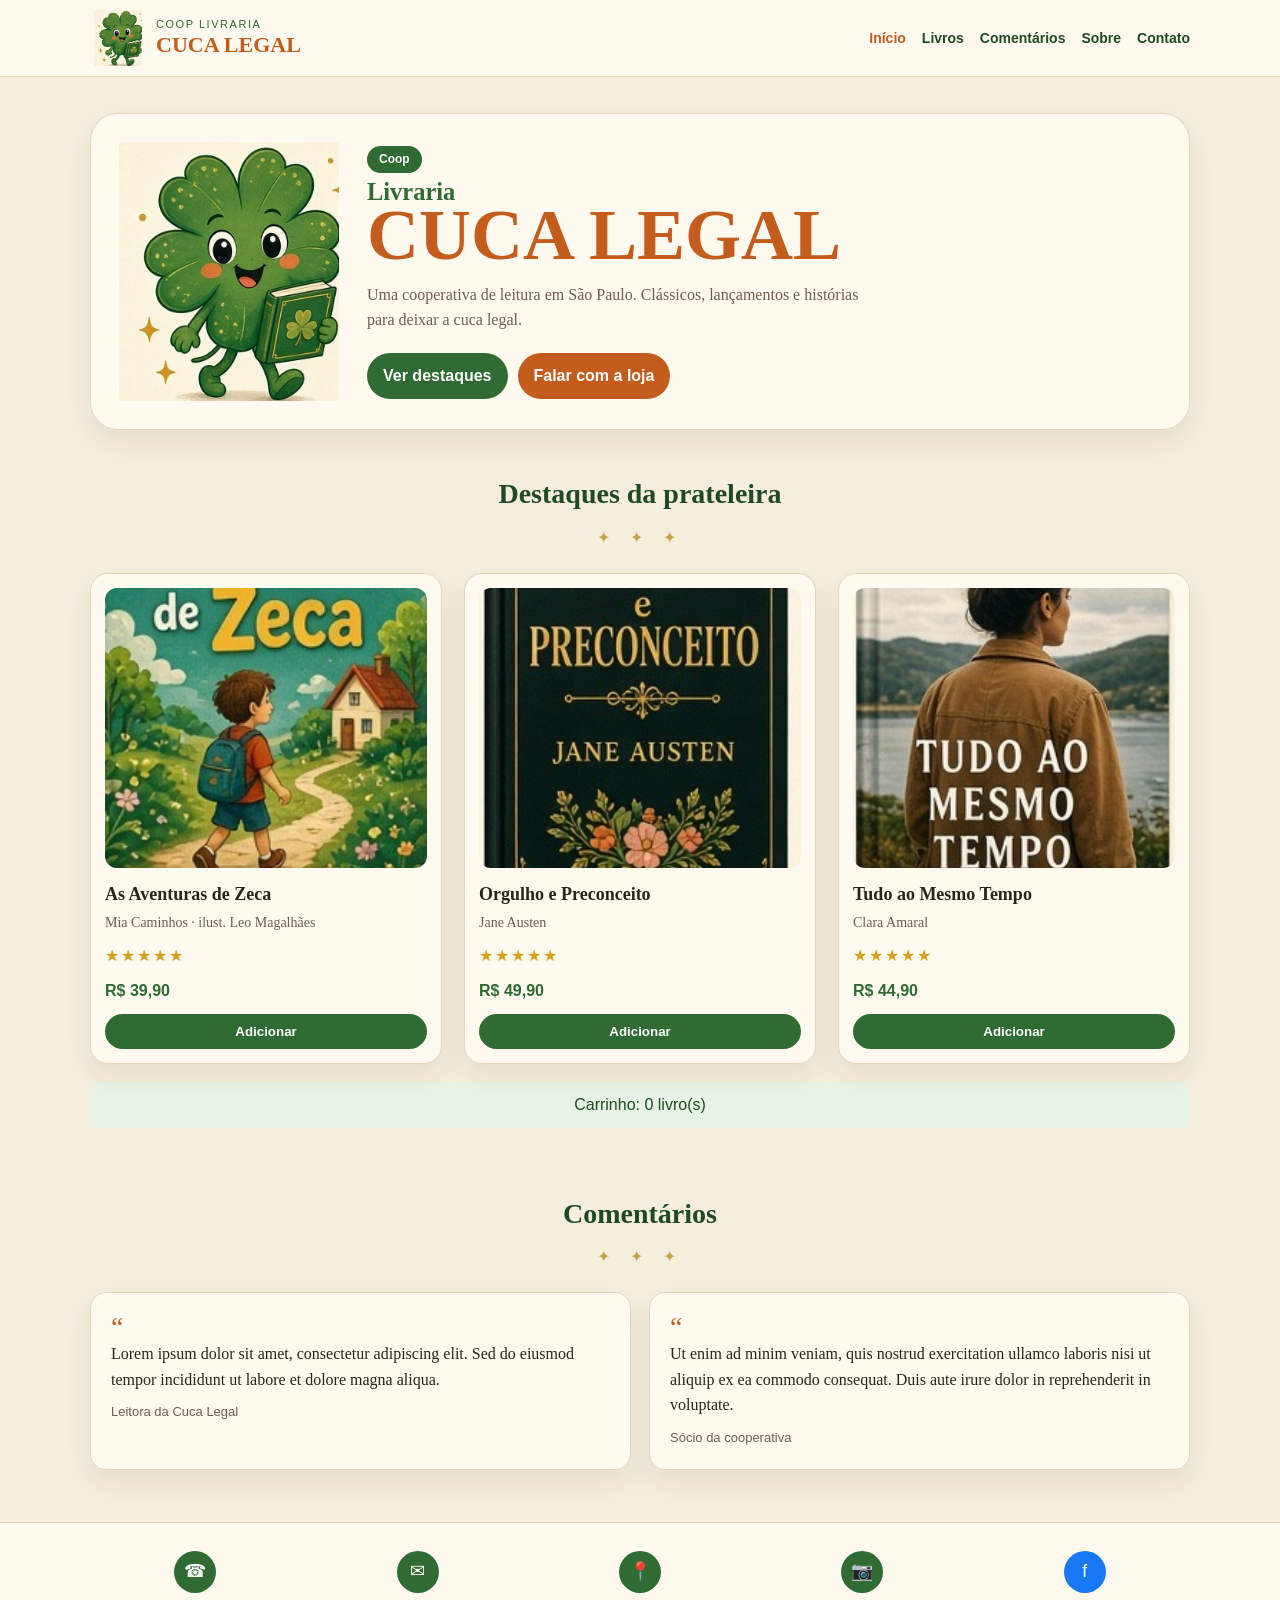
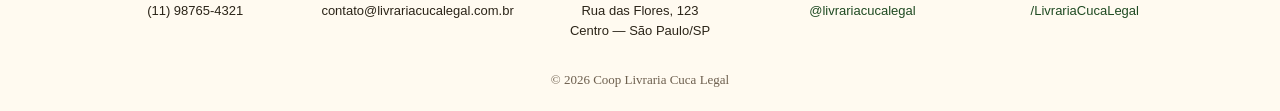
==== commit 0cfaf013: "Add files via upload" ====
--- a/index.html
+++ b/index.html
@@ -3,307 +3,125 @@
 <head>
   <meta charset="UTF-8">
   <meta name="viewport" content="width=device-width, initial-scale=1.0">
-  <title>Portfólio | Guilherme Paiva Costa Pereira</title>
-  <link rel="stylesheet" href="css/style.css">
-  <link rel="preconnect" href="https://fonts.googleapis.com">
-  <link rel="preconnect" href="https://fonts.gstatic.com" crossorigin>
-  <link href="https://fonts.googleapis.com/css2?family=Inter:wght@400;500;600;700&family=Poppins:wght@500;600;700&display=swap" rel="stylesheet">
+  <title>Coop Livraria Cuca Legal</title>
+  <link rel="icon" href="sobre/img/logo-rodape.jpg" type="image/jpeg">
+  <link rel="stylesheet" href="css/estilo.css">
 </head>
 <body>
-  <header class="header">
-    <div class="container header-inner">
-      <a href="#" class="logo">Portfólio <span>Guilherme</span></a>
+  <header class="topo">
+    <div class="container topo-interno">
+      <a class="marca" href="index.html">
+        <img src="sobre/img/mascote.jpg" alt="Mascote trevo da Cuca Legal">
+        <span>
+          <small>Coop Livraria</small>
+          <strong>CUCA LEGAL</strong>
+        </span>
+      </a>
       <nav>
-        <a href="#sobre">Sobre</a>
-        <a href="#projetos">Projetos</a>
-        <a href="#habilidades">Habilidades</a>
-        <a href="#contato">Contato</a>
+        <a class="ativo" href="index.html">Início</a>
+        <a href="#vitrine">Livros</a>
+        <a href="#comentarios">Comentários</a>
+        <a href="sobre.html">Sobre</a>
+        <a href="contato.html">Contato</a>
       </nav>
     </div>
   </header>
 
-  <section class="hero">
-    <div class="container">
-      <div class="hero-content">
-        <p class="tag">Estudante de Técnico em Informática</p>
-        <h1>Olá, eu sou <span>Guilherme Paiva Costa Pereira</span></h1>
-        <p class="subtitle">
-          Portfólio acadêmico com projetos de Desenvolvimento Web, LPOO (C#), Estrutura de Dados e Banco de Dados.<br>
-          Desenvolvidos durante o curso no CEET Vasco Coutinho.
-        </p>
-        <div class="hero-buttons">
-          <a href="#projetos" class="btn btn-primary">Ver projetos</a>
-          <a href="#contato" class="btn btn-secondary">Entrar em contato</a>
-        </div>
-      </div>
-    </div>
-  </section>
-
-  <section id="sobre" class="section">
-    <div class="container">
-      <h2>Sobre</h2>
-      <div class="about-grid">
-        <div class="about-text">
-          <p>
-            Estudante do curso <strong>Técnico em Informática</strong> no CEET Vasco Coutinho (Cariacica – ES). 
-            Este portfólio reúne exercícios e protótipos desenvolvidos nas disciplinas de Desenvolvimento Web, 
-            Linguagem de Programação Orientada a Objetos (LPOO), Estrutura de Dados e Banco de Dados.
-          </p>
-          <p>
-            Os projetos demonstram o uso de HTML5, CSS3, JavaScript, C#, estruturas de dados (listas, matrizes, filas) 
-            e scripts SQL, com foco em organização de código, boas práticas e aprendizado contínuo.
-          </p>
-          <p>
-            Experiência anterior como Jovem Aprendiz na Vale S.A. e formação em Elétrica Industrial pelo SENAI.
-          </p>
-        </div>
-        <div class="about-stats">
-          <div class="stat">
-            <strong>Vários</strong>
-            <span>Projetos</span>
-          </div>
-          <div class="stat">
-            <strong>Web + C# + SQL</strong>
-            <span>Tecnologias</span>
-          </div>
-          <div class="stat">
-            <strong>Acadêmico</strong>
-            <span>Contexto</span>
+  <main>
+    <section class="hero">
+      <div class="container hero-box">
+        <img src="sobre/img/mascote.jpg" alt="Trevo sorridente com um livro">
+        <div>
+          <span class="selo">Coop</span>
+          <h1><span>Livraria</span>CUCA LEGAL</h1>
+          <p>Uma cooperativa de leitura em São Paulo. Clássicos, lançamentos e histórias para deixar a cuca legal.</p>
+          <div class="acoes">
+            <a class="btn" href="#vitrine">Ver destaques</a>
+            <a class="btn alt" href="contato.html">Falar com a loja</a>
           </div>
         </div>
       </div>
-    </div>
-  </section>
+    </section>
 
-  <section id="projetos" class="section section-alt">
-    <div class="container">
-      <h2>Projetos</h2>
-      <p class="section-intro">Exercícios e sistemas desenvolvidos nas diferentes disciplinas do curso.</p>
+    <section id="vitrine">
+      <div class="container">
+        <h2>Destaques da prateleira</h2>
+        <p class="folhas">✦ ✦ ✦</p>
+        <div class="grade">
+          <article class="card">
+            <img src="sobre/img/capa-zeca.jpg" alt="Capa de As Aventuras de Zeca">
+            <h3>As Aventuras de Zeca</h3>
+            <p class="autor">Mia Caminhos · ilust. Leo Magalhães</p>
+            <p class="estrelas">★★★★★</p>
+            <p class="preco">R$ 39,90</p>
+            <button class="btn adicionar">Adicionar</button>
+          </article>
+          <article class="card">
+            <img src="sobre/img/capa-orgulho.jpg" alt="Capa de Orgulho e Preconceito">
+            <h3>Orgulho e Preconceito</h3>
+            <p class="autor">Jane Austen</p>
+            <p class="estrelas">★★★★★</p>
+            <p class="preco">R$ 49,90</p>
+            <button class="btn adicionar">Adicionar</button>
+          </article>
+          <article class="card">
+            <img src="sobre/img/capa-tudo.jpg" alt="Capa de Tudo ao Mesmo Tempo">
+            <h3>Tudo ao Mesmo Tempo</h3>
+            <p class="autor">Clara Amaral</p>
+            <p class="estrelas">★★★★★</p>
+            <p class="preco">R$ 44,90</p>
+            <button class="btn adicionar">Adicionar</button>
+          </article>
+        </div>
+        <p id="carrinho" class="aviso" style="display:block;margin-top:18px;text-align:center">Carrinho: 0 livro(s)</p>
+      </div>
+    </section>
 
-      <div class="projects-grid">
-        <!-- Web Projects -->
-        <article class="project-card">
-          <div class="project-header">
-            <span class="project-tag">Web — Exercício 1</span>
-            <h3>Mirror Fashion</h3>
-          </div>
-          <p>
-            Site de e-commerce de moda feminina (exercício clássico da Caelum). 
-            Inclui página sobre, produtos e estrutura com Bootstrap.
-          </p>
-          <ul class="tech-list">
-            <li>HTML5</li>
-            <li>CSS3</li>
-            <li>Bootstrap</li>
-          </ul>
-          <div class="project-links">
-            <a href="mirrorfashion/sobre.html" class="btn btn-sm" target="_blank">Ver projeto</a>
-          </div>
-        </article>
+    <section id="comentarios">
+      <div class="container">
+        <h2>Comentários</h2>
+        <p class="folhas">✦ ✦ ✦</p>
+        <div class="comentarios">
+          <blockquote class="depoimento">
+            <p>“</p>
+            <p>Lorem ipsum dolor sit amet, consectetur adipiscing elit. Sed do eiusmod tempor incididunt ut labore et dolore magna aliqua.</p>
+            <p class="quem">Leitora da Cuca Legal</p>
+          </blockquote>
+          <blockquote class="depoimento">
+            <p>“</p>
+            <p>Ut enim ad minim veniam, quis nostrud exercitation ullamco laboris nisi ut aliquip ex ea commodo consequat. Duis aute irure dolor in reprehenderit in voluptate.</p>
+            <p class="quem">Sócio da cooperativa</p>
+          </blockquote>
+        </div>
+      </div>
+    </section>
+  </main>
 
-        <article class="project-card">
-          <div class="project-header">
-            <span class="project-tag">Web — Exercício 3</span>
-            <h3>Focinho Feliz</h3>
-          </div>
-          <p>
-            Site de pet shop fictício. Página "Sobre" com história da empresa, diferenciais,
-            imagens e estrutura semântica.
-          </p>
-          <ul class="tech-list">
-            <li>HTML5</li>
-            <li>CSS3</li>
-            <li>Semântica</li>
-          </ul>
-          <div class="project-links">
-            <a href="focinhofeliz/sobre.html" class="btn btn-sm" target="_blank">Ver projeto</a>
-          </div>
-        </article>
-
-        <article class="project-card featured">
-          <div class="project-header">
-            <span class="project-tag">Web — Exercício 4</span>
-            <h3>Coop Livraria Cuca Legal</h3>
-          </div>
-          <p>
-            Protótipo completo de livraria cooperativa. Página inicial com vitrine de livros,
-            carrinho simulado, página Sobre, formulário de contato e página de agradecimento.
-          </p>
-          <ul class="tech-list">
-            <li>HTML5</li>
-            <li>CSS3</li>
-            <li>JavaScript</li>
-          </ul>
-          <div class="project-links">
-            <a href="livraria-cuca-legal/index.html" class="btn btn-sm btn-primary" target="_blank">Ver projeto</a>
-            <a href="livraria-cuca-legal/contato.html" class="btn btn-sm" target="_blank">Formulário</a>
-          </div>
-        </article>
-
-        <!-- LPOO / C# -->
-        <article class="project-card">
-          <div class="project-header">
-            <span class="project-tag">LPOO — C#</span>
-            <h3>Sistema Bancário / Conta</h3>
-          </div>
-          <p>
-            Projetos de sistema bancário com classes Conta, interfaces gráficas (Windows Forms),
-            depósito, saque e cadastro. Inclui versões com GUI e explicações de código.
-          </p>
-          <ul class="tech-list">
-            <li>C#</li>
-            <li>Windows Forms</li>
-            <li>POO</li>
-          </ul>
-          <div class="project-links">
-            <span class="btn btn-sm" style="opacity:0.6; cursor:default;">Pastas locais (não publicadas)</span>
-          </div>
-        </article>
-
-        <article class="project-card">
-          <div class="project-header">
-            <span class="project-tag">LPOO — C#</span>
-            <h3>Candidato a Estágio / Loja</h3>
-          </div>
-          <p>
-            Sistemas de cadastro de candidatos a estágio e loja (loja_ceet), com persistência em banco 
-            e interfaces. Diversas versões desenvolvidas.
-          </p>
-          <ul class="tech-list">
-            <li>C#</li>
-            <li>POO</li>
-            <li>BD</li>
-          </ul>
-          <div class="project-links">
-            <span class="btn btn-sm" style="opacity:0.6; cursor:default;">Pastas locais (não publicadas)</span>
-          </div>
-        </article>
-
-        <!-- Estrutura de Dados -->
-        <article class="project-card">
-          <div class="project-header">
-            <span class="project-tag">Estrutura de Dados</span>
-            <h3>Listas, Matrizes e Jogos</h3>
-          </div>
-          <p>
-            Atividades com vetores, listas (filmes, alunos, produtos), matrizes, jogo da memória 
-            e sistemas de cadastro/pesquisa de alunos. Inclui apresentações e exemplos práticos.
-          </p>
-          <ul class="tech-list">
-            <li>C# / Listas</li>
-            <li>Matrizes</li>
-            <li>Algoritmos</li>
-          </ul>
-          <div class="project-links">
-            <span class="btn btn-sm" style="opacity:0.6; cursor:default;">Pastas locais (não publicadas)</span>
-          </div>
-        </article>
-
-        <!-- Banco de Dados -->
-        <article class="project-card">
-          <div class="project-header">
-            <span class="project-tag">Banco de Dados</span>
-            <h3>Scripts SQL</h3>
-          </div>
-          <p>
-            Scripts SQL para criação de bancos (delivery de lanchonete, atividades avaliativas, INFESPDB etc.).
-            Modelagem e consultas desenvolvidas na disciplina.
-          </p>
-          <ul class="tech-list">
-            <li>SQL</li>
-            <li>Modelagem</li>
-            <li>Scripts</li>
-          </ul>
-          <div class="project-links">
-            <a href="materiais/banco-de-dados/" class="btn btn-sm" target="_blank">Ver scripts</a>
-          </div>
-        </article>
-
-        <!-- ApexCode / Stragalar -->
-        <article class="project-card featured">
-          <div class="project-header">
-            <span class="project-tag">Projeto Final — ApexCode</span>
-            <h3>Sistema Stragalar (Bar)</h3>
-          </div>
-          <p>
-            Sistema de gestão para bar/restaurante. Inclui modelagem de banco de dados, scripts SQL 
-            (múltiplas versões), aplicação em C# (Windows Forms) e documentação do projeto.
-          </p>
-          <ul class="tech-list">
-            <li>C#</li>
-            <li>SQL</li>
-            <li>Windows Forms</li>
-            <li>Modelagem BD</li>
-          </ul>
-          <div class="project-links">
-            <a href="materiais/apexcode/" class="btn btn-sm btn-primary" target="_blank">Ver scripts SQL</a>
-          </div>
-        </article>
+  <footer>
+    <div class="container rodape-contato">
+      <div>
+        <div class="icone">☎</div>
+        <p>(11) 98765-4321</p>
+      </div>
+      <div>
+        <div class="icone">✉</div>
+        <p>contato@livrariacucalegal.com.br</p>
+      </div>
+      <div>
+        <div class="icone">📍</div>
+        <p>Rua das Flores, 123<br>Centro — São Paulo/SP</p>
+      </div>
+      <div>
+        <div class="icone">📷</div>
+        <p><a href="https://instagram.com/livrariacucalegal" target="_blank" rel="noopener">@livrariacucalegal</a></p>
+      </div>
+      <div>
+        <div class="icone azul">f</div>
+        <p><a href="https://facebook.com/LivrariaCucaLegal" target="_blank" rel="noopener">/LivrariaCucaLegal</a></p>
       </div>
     </div>
-  </section>
-
-  <section id="habilidades" class="section">
-    <div class="container">
-      <h2>Habilidades</h2>
-      <div class="skills-grid">
-        <div class="skill">
-          <h4>HTML5 + CSS3 + JS</h4>
-          <p>Marcação semântica, layouts responsivos, Flexbox, formulários, interatividade básica e Bootstrap.</p>
-        </div>
-        <div class="skill">
-          <h4>C# e POO</h4>
-          <p>Classes, objetos, métodos, Windows Forms, sistemas de cadastro e controle (bancário, loja, candidatos).</p>
-        </div>
-        <div class="skill">
-          <h4>Estruturas de Dados</h4>
-          <p>Vetores, listas, matrizes, filas e algoritmos básicos aplicados em atividades práticas.</p>
-        </div>
-        <div class="skill">
-          <h4>SQL e Banco de Dados</h4>
-          <p>Criação de scripts, modelagem de dados e atividades avaliativas com bancos relacionais.</p>
-        </div>
-        <div class="skill">
-          <h4>Outras</h4>
-          <p>Pacote Office, organização, trabalho em equipe, Elétrica Industrial e facilidade de aprendizado.</p>
-        </div>
-      </div>
-    </div>
-  </section>
-
-  <section id="contato" class="section section-alt">
-    <div class="container">
-      <h2>Contato</h2>
-      <div class="contact-box">
-        <p>Portfólio acadêmico — Técnico em Informática</p>
-        <ul class="contact-list">
-          <li><strong>Nome:</strong> Guilherme Paiva Costa Pereira</li>
-          <li><strong>E-mail:</strong> Guilhermepaiva524@gmail.com</li>
-          <li><strong>Telefone:</strong> (27) 99666-6160</li>
-          <li><strong>Local:</strong> Cariacica – ES</li>
-          <li><strong>Curso:</strong> Técnico em Informática</li>
-          <li><strong>Instituição:</strong> CEET Vasco Coutinho</li>
-        </ul>
-        <p class="note">
-          Currículo profissional disponível para download: 
-          <a href="curriculo-profissional.docx" target="_blank">DOCX</a> | 
-          <a href="curriculo-guilherme-paiva.pdf" target="_blank">PDF (certificado)</a>
-        </p>
-        <p class="note">
-          Para publicar no GitHub Pages, suba o conteúdo da pasta <code>portfolio</code> para um repositório
-          e ative o GitHub Pages na branch principal.
-        </p>
-      </div>
-    </div>
-  </section>
-
-  <footer class="footer">
-    <div class="container">
-      <p>Portfólio acadêmico — Guilherme Paiva Costa Pereira</p>
-      <p class="footer-note">Projetos desenvolvidos como exercícios do curso Técnico em Informática. Protótipos acadêmicos.</p>
-    </div>
+    <p class="copy">© 2026 Coop Livraria Cuca Legal</p>
   </footer>
-
   <script src="js/script.js"></script>
 </body>
 </html>
--- a/css/estilo.css
+++ b/css/estilo.css
@@ -0,0 +1,247 @@
+:root {
+  --verde: #2f6b32;
+  --verde-escuro: #1f4a22;
+  --terracota: #c45c1d;
+  --creme: #f6eedc;
+  --papel: #fffaf0;
+  --texto: #2b2418;
+  --muted: #6d5f4e;
+  --borda: #e4d6b8;
+  --sombra: 0 12px 30px rgba(43, 36, 24, 0.08);
+}
+
+* { margin: 0; padding: 0; box-sizing: border-box; }
+html { scroll-behavior: smooth; }
+body {
+  font-family: Georgia, "Palatino Linotype", serif;
+  background: var(--creme);
+  color: var(--texto);
+  line-height: 1.6;
+}
+img { max-width: 100%; display: block; }
+a { color: var(--verde-escuro); text-decoration: none; }
+.container { width: min(1100px, 92%); margin: 0 auto; }
+
+.topo {
+  background: var(--papel);
+  border-bottom: 1px solid var(--borda);
+  position: sticky;
+  top: 0;
+  z-index: 10;
+}
+.topo-interno {
+  display: flex;
+  align-items: center;
+  justify-content: space-between;
+  gap: 16px;
+  padding: 10px 0;
+}
+.marca { display: flex; align-items: center; gap: 10px; }
+.marca img { width: 56px; height: 56px; object-fit: contain; }
+.marca small {
+  display: block;
+  font-family: Arial, sans-serif;
+  font-size: 11px;
+  letter-spacing: .14em;
+  text-transform: uppercase;
+  color: var(--verde);
+}
+.marca strong {
+  color: var(--terracota);
+  font-size: 22px;
+  line-height: 1;
+}
+nav { display: flex; gap: 16px; flex-wrap: wrap; }
+nav a {
+  font-family: Arial, sans-serif;
+  font-weight: 700;
+  font-size: 14px;
+}
+nav a.ativo, nav a:hover { color: var(--terracota); }
+
+.hero { padding: 36px 0 10px; }
+.hero-box {
+  display: grid;
+  grid-template-columns: 220px 1fr;
+  gap: 28px;
+  align-items: center;
+  background: var(--papel);
+  border: 1px solid var(--borda);
+  border-radius: 28px;
+  padding: 28px;
+  box-shadow: var(--sombra);
+}
+.selo {
+  display: inline-block;
+  background: var(--verde);
+  color: #fff;
+  font-family: Arial, sans-serif;
+  font-size: 12px;
+  font-weight: 700;
+  padding: 4px 12px;
+  border-radius: 999px;
+  margin-bottom: 8px;
+}
+.hero h1 {
+  font-size: clamp(40px, 7vw, 72px);
+  line-height: .9;
+  color: var(--terracota);
+}
+.hero h1 span {
+  display: block;
+  font-size: .34em;
+  color: var(--verde);
+}
+.hero p { color: var(--muted); margin: 14px 0 20px; max-width: 520px; }
+.acoes { display: flex; gap: 10px; flex-wrap: wrap; }
+.btn {
+  display: inline-block;
+  border: 0;
+  border-radius: 999px;
+  padding: 10px 16px;
+  background: var(--verde);
+  color: #fff;
+  font-family: Arial, sans-serif;
+  font-weight: 700;
+  cursor: pointer;
+}
+.btn.alt { background: var(--terracota); }
+.btn:hover { filter: brightness(.92); }
+
+section { padding: 32px 0; }
+h2 {
+  text-align: center;
+  color: var(--verde-escuro);
+  font-size: 28px;
+  margin-bottom: 8px;
+}
+.folhas {
+  text-align: center;
+  color: #c4a24a;
+  letter-spacing: 8px;
+  margin-bottom: 22px;
+}
+.grade {
+  display: grid;
+  grid-template-columns: repeat(3, 1fr);
+  gap: 22px;
+}
+.card {
+  background: var(--papel);
+  border: 1px solid var(--borda);
+  border-radius: 18px;
+  padding: 14px;
+  box-shadow: var(--sombra);
+  display: flex;
+  flex-direction: column;
+}
+.card img {
+  width: 100%;
+  height: 280px;
+  object-fit: cover;
+  border-radius: 12px;
+  margin-bottom: 12px;
+}
+.card h3 { font-size: 18px; }
+.autor { color: var(--muted); font-size: 14px; margin: 4px 0 8px; }
+.estrelas { color: #d4a017; letter-spacing: 2px; margin-bottom: 10px; }
+.preco {
+  font-family: Arial, sans-serif;
+  font-weight: 700;
+  color: var(--verde);
+  margin-bottom: 10px;
+}
+.card .btn { width: 100%; text-align: center; }
+
+.comentarios {
+  display: grid;
+  grid-template-columns: 1fr 1fr;
+  gap: 18px;
+}
+.depoimento {
+  background: var(--papel);
+  border: 1px solid var(--borda);
+  border-radius: 16px;
+  padding: 20px;
+  box-shadow: var(--sombra);
+}
+.depoimento p:first-child {
+  font-size: 28px;
+  color: var(--terracota);
+  line-height: 1;
+}
+.quem { margin-top: 10px; font-family: Arial, sans-serif; font-size: 13px; color: var(--muted); }
+
+#historia p {
+  font-size: 16px;
+}
+
+.sobre-grid, .contato-grid {
+  display: grid;
+  grid-template-columns: 1.1fr .9fr;
+  gap: 24px;
+  align-items: start;
+}
+ul.lista { padding-left: 18px; }
+ul.lista li { margin-bottom: 8px; }
+
+form { display: grid; gap: 12px; }
+label { font-family: Arial, sans-serif; font-size: 13px; font-weight: 700; }
+input, textarea, select {
+  width: 100%;
+  border: 1px solid var(--borda);
+  border-radius: 12px;
+  padding: 10px 12px;
+  font: inherit;
+  background: #fff;
+}
+textarea { min-height: 110px; }
+.aviso {
+  display: none;
+  background: #e7f3e6;
+  color: var(--verde-escuro);
+  padding: 10px 12px;
+  border-radius: 10px;
+  font-family: Arial, sans-serif;
+}
+
+footer {
+  background: var(--papel);
+  border-top: 1px solid var(--borda);
+  margin-top: 20px;
+}
+.rodape-contato {
+  display: grid;
+  grid-template-columns: repeat(5, 1fr);
+  gap: 12px;
+  padding: 28px 0;
+  text-align: center;
+  font-family: Arial, sans-serif;
+  font-size: 13px;
+}
+.icone {
+  width: 42px;
+  height: 42px;
+  margin: 0 auto 8px;
+  border-radius: 50%;
+  background: var(--verde);
+  color: #fff;
+  display: grid;
+  place-items: center;
+  font-size: 18px;
+}
+.icone.azul { background: #1877f2; }
+.copy {
+  text-align: center;
+  padding: 0 0 20px;
+  color: var(--muted);
+  font-size: 13px;
+}
+
+@media (max-width: 800px) {
+  .hero-box, .grade, .comentarios, .sobre-grid, .contato-grid, .rodape-contato, .topo-interno {
+    grid-template-columns: 1fr;
+  }
+  .topo-interno { flex-direction: column; align-items: flex-start; }
+  .card img { height: 240px; }
+}
